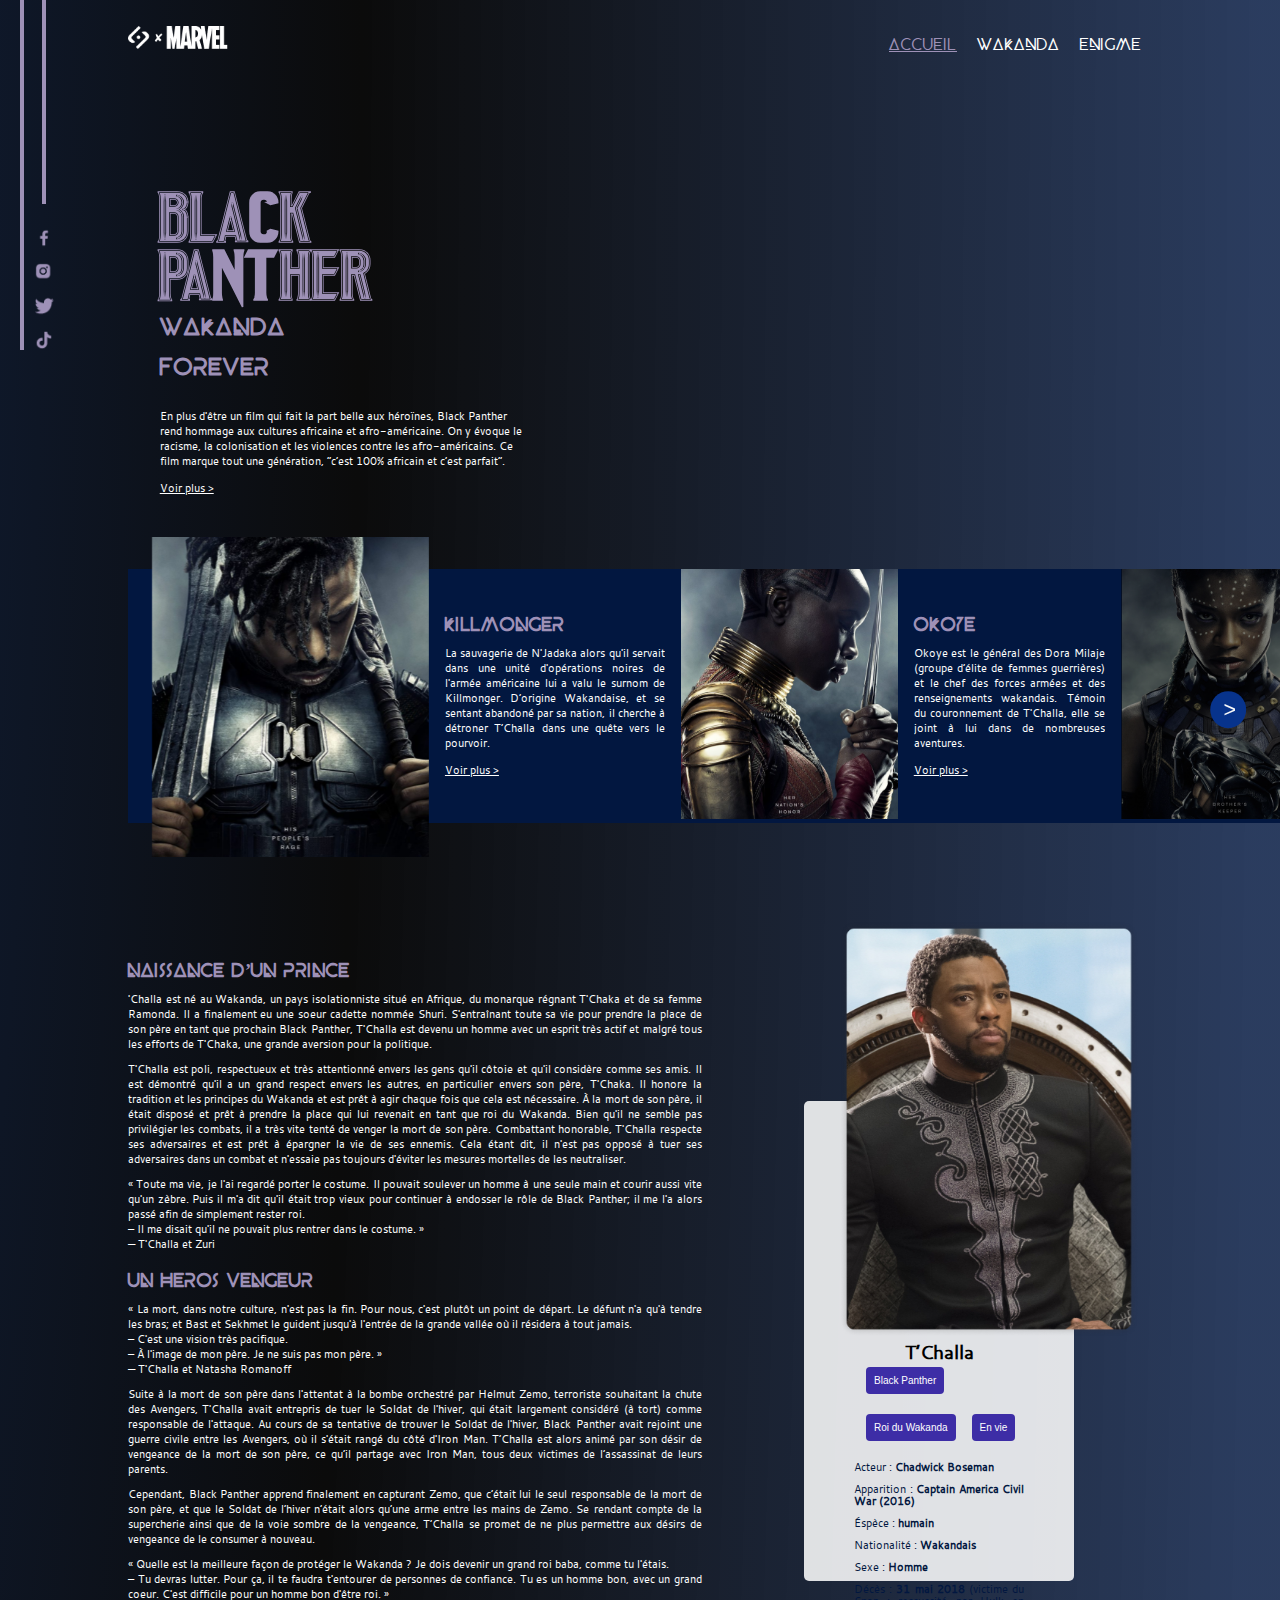
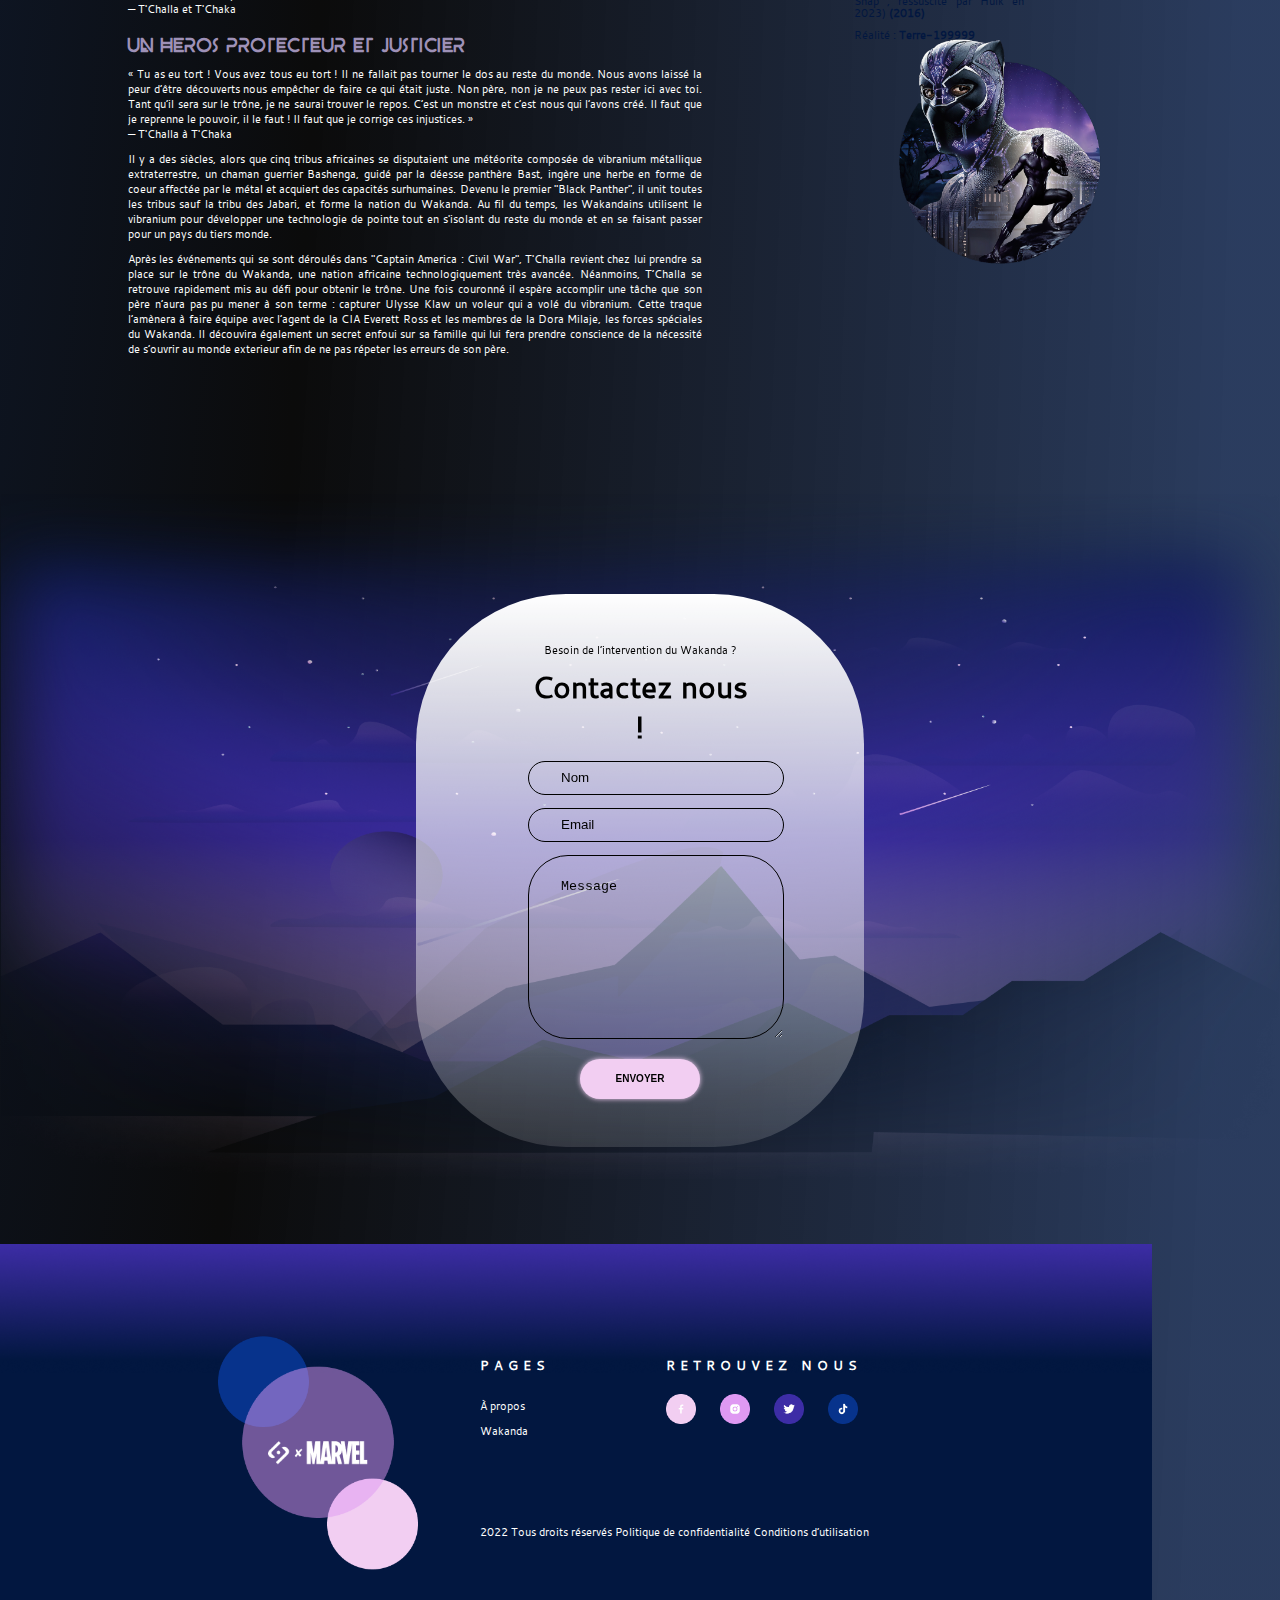
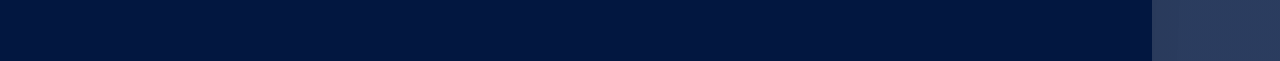
==== index.html @ b8744ff3 "Premier commit du projet" ====
<!DOCTYPE html>
<html lang="fr">
<head>
    <meta charset="UTF-8">
    <meta http-equiv="X-UA-Compatible" content="IE=edge">
    <meta name="viewport" content="width=device-width, initial-scale=1.0">
    <title>BLACK PANTHER | Home</title>
    <link rel="stylesheet" href="assets/style.css">
</head>
<body>
    <header>
        <nav>
            <div class="nav-logo">
                <a href="#"><img src="assets/Illustrations_Logo/All_pages/footer2.png" alt="Logo de SAYNA et celui de MARVEL"></a>
            </div>
            <div class="nav-links">
                <ul>
                    <li> <a href="#" class="active">ACCUEIL</a> </li>
                    <li> <a href="assets/wakanda.html">WAKANDA</a> </li>
                    <li> <a href="assets/enigme.html">ENIGME</a> </li>
                </ul>
            </div>
        </nav>
    </header>

    

    <!-- Les icons static sur le coté -->
    <div class="statics">
        <hr id="hr1">
        <div class="icons-statics">
            <hr id="hr2">
            <a href="http://www.marvel-cineverse.fr/pages/mcu/encyclopedie/personnages/black-panther.html" target="_blank"><img src="assets/Illustrations_Logo/All_pages/icon_facebook.png" alt="logo Facebook"></a>
            <a href="http://www.marvel-cineverse.fr/pages/mcu/encyclopedie/personnages/black-panther.html" target="_blank"><img src="assets/Illustrations_Logo/All_pages/icon_instagram.png" alt="logo Instagram"></a>
            <a href="http://www.marvel-cineverse.fr/pages/mcu/encyclopedie/personnages/black-panther.html" target="_blank"><img src="assets/Illustrations_Logo/All_pages/icon_twitter.png" alt="logo Tweeter"></a>
            <a href="http://www.marvel-cineverse.fr/pages/mcu/encyclopedie/personnages/black-panther.html" target="_blank"><img src="assets/Illustrations_Logo/All_pages/icon_tiktok.png" alt="logo Tiktok"></a>
        </div>
    </div>
    <main>
        <section class="hero-accueil">
            <div class="div-hero">
                <h1>BLACK PANTHER</h1>
                <h2>WAKANDA FOREVER</h2>
                <div id="hero-accueil-text">
                    <P>En plus d'être un film qui fait la part belle aux héroïnes, Black Panther rend
                        hommage aux cultures africaine et afro-américaine. On y évoque le
                        racisme, la colonisation et les violences contre les afro-américains.
                        Ce film marque tout une génération, “c’est 100% africain et c’est parfait”.
                    </P>
                </div>
                <a href="#">Voir plus ></a>
            </div>
        </section>

        <!-- Section des photos en mode Slider -->
        <section class="slider">
            <div id="killmonger">
                <img src="assets/Illustrations_Logo/Accueil/Pantherhome2.png" alt="Photo de KillMonger">
            </div>

            <div class="slider-text">
                <h3>KILLMONGER</h3>
                <p>La sauvagerie de N'Jadaka alors qu'il servait dans une
                    unité d'opérations noires de l'armée américaine lui a
                    valu le surnom de Killmonger. D’origine Wakandaise,
                    et se sentant abandoné par sa nation, il cherche à
                    détroner T’Challa dans une quête vers le pourvoir.
                </p>
                <a href="#">Voir plus ></a>
            </div>

            <div>
                <img class="slider-img" src="assets/Illustrations_Logo/Accueil/Pantherhome3.png" alt="Photo d'Okoye">
            </div>

            <div class="slider-text">
                <h3>OKOYE</h3>
                <p>Okoye est le général des Dora Milaje (groupe d’élite
                    de femmes guerrières) et le chef des forces armées et
                    des renseignements wakandais. Témoin du
                    couronnement de T'Challa, elle se joint à lui dans de
                    nombreuses aventures.
                </p>
                <a href="#">Voir plus ></a>
            </div>

            <div>
                <img class="slider-img" src="assets/Illustrations_Logo/Accueil/Pantherhome4.png" alt="Photo de Zuri">
                <img id="fleche" src="assets/Illustrations_Logo/Accueil/fleche.svg" alt="Petite flèche">
            </div>

        </section>

        <section class="bio">
            <div class="bio-gauche">
                <article>
                    <h3>Naissance d’un prince</h3>
                    <p>'Challa est né au Wakanda, un pays isolationniste situé en Afrique, du monarque régnant T'Chaka et de sa femme
                        Ramonda. Il a finalement eu une soeur cadette nommée Shuri. S'entraînant toute sa vie pour prendre la place de son père
                        en tant que prochain Black Panther, T'Challa est devenu un homme avec un esprit très actif et malgré tous les efforts de
                        T'Chaka, une grande aversion pour la politique.
                    </p>
                    <p>
                        T'Challa est poli, respectueux et très attentionné envers les gens qu'il côtoie et qu'il considère comme ses amis. Il est
                        démontré qu'il a un grand respect envers les autres, en particulier envers son père, T'Chaka. Il honore la tradition et les
                        principes du Wakanda et est prêt à agir chaque fois que cela est nécessaire. À la mort de son père, il était disposé et prêt à
                        prendre la place qui lui revenait en tant que roi du Wakanda. Bien qu'il ne semble pas privilégier les combats, il a très vite
                        tenté de venger la mort de son père. Combattant honorable, T'Challa respecte ses adversaires et est prêt à épargner la vie
                        de ses ennemis. Cela étant dit, il n'est pas opposé à tuer ses adversaires dans un combat et n'essaie pas toujours d'éviter les
                        mesures mortelles de les neutraliser.
                    </p>
                    <p>
                        « Toute ma vie, je l'ai regardé porter le costume. Il pouvait soulever un homme à une seule main et courir aussi vite
                        qu'un zèbre. Puis il m'a dit qu'il était trop vieux pour continuer à endosser le rôle de Black Panther; il me l'a alors
                        passé afin de simplement rester roi.
                    
                        <br>
                        – Il me disait qu'il ne pouvait plus rentrer dans le costume. »
                        <br>
                        — T'Challa et Zuri
                    </p>
                    <h3>Un heros vengeur</h3>
                    <p>« La mort, dans notre culture, n'est pas la fin. Pour nous, c'est plutôt un point de départ. Le défunt n'a qu'à tendre les
                        bras; et Bast et Sekhmet le guident jusqu'à l'entrée de la grande vallée où il résidera à tout jamais.
                        <br>
                        – C'est une vision très pacifique.
                        <br>
                        – À l'image de mon père. Je ne suis pas mon père. »
                        <br>
                        — T'Challa et Natasha Romanoff
                    </p>
                    <p>
                        Suite à la mort de son père dans l'attentat à la bombe orchestré par Helmut Zemo, terroriste souhaitant la chute des
                        Avengers, T'Challa avait entrepris de tuer le Soldat de l'hiver, qui était largement considéré (à tort) comme responsable de
                        l'attaque. Au cours de sa tentative de trouver le Soldat de l'hiver, Black Panther avait rejoint une guerre civile entre les
                        Avengers, où il s'était rangé du côté d'Iron Man. T’Challa est alors animé par son désir de vengeance de la mort de son père,
                        ce qu’il partage avec Iron Man, tous deux victimes de l’assassinat de leurs parents.
                    </p>
                    <p>
                        Cependant, Black Panther apprend finalement en capturant Zemo, que c’était lui le seul responsable de la mort de son
                        père, et que le Soldat de l’hiver n’était alors qu’une arme entre les mains de Zemo. Se rendant compte de la supercherie
                        ainsi que de la voie sombre de la vengeance, T’Challa se promet de ne plus permettre aux désirs de vengeance de le
                        consumer à nouveau.
                    </p>
                    <p>
                        « Quelle est la meilleure façon de protéger le Wakanda ? Je dois devenir un grand roi baba, comme tu l'étais.
                        <br>
                        – Tu devras lutter. Pour ça, il te faudra t'entourer de personnes de confiance. Tu es un homme bon, avec un grand
                        coeur. C'est difficile pour un homme bon d'être roi. »
                        <br>
                        — T'Challa et T'Chaka
                    </p>
                    <h3>Un heros PROTECTEUR ET JUSTICIER</h3>
                    <p>« Tu as eu tort ! Vous avez tous eu tort ! Il ne fallait pas tourner le dos au reste du monde. Nous avons laissé la peur
                        d’être découverts nous empêcher de faire ce qui était juste. Non père, non je ne peux pas rester ici avec toi. Tant qu’il
                        sera sur le trône, je ne saurai trouver le repos. C’est un monstre et c’est nous qui l’avons créé. Il faut que je reprenne
                        le pouvoir, il le faut ! Il faut que je corrige ces injustices. »
                        <br>
                        — T'Challa à T'Chaka
                    </p>
                    <p>
                        Il y a des siècles, alors que cinq tribus africaines se disputaient une météorite composée de vibranium métallique
                        extraterrestre, un chaman guerrier Bashenga, guidé par la déesse panthère Bast, ingère une herbe en forme de coeur
                        affectée par le métal et acquiert des capacités surhumaines. Devenu le premier "Black Panther", il unit toutes les tribus sauf
                        la tribu des Jabari, et forme la nation du Wakanda. Au fil du temps, les Wakandains utilisent le vibranium pour développer
                        une technologie de pointe tout en s'isolant du reste du monde et en se faisant passer pour un pays du tiers monde.
                    </p>
                    <p>
                        Après les événements qui se sont déroulés dans "Captain America : Civil War", T'Challa revient chez lui prendre sa place sur
                        le trône du Wakanda, une nation africaine technologiquement très avancée. Néanmoins, T’Challa se retrouve rapidement
                        mis au défi pour obtenir le trône. Une fois couronné il espère accomplir une tâche que son père n’aura pas pu mener à son
                        terme : capturer Ulysse Klaw un voleur qui a volé du vibranium. Cette traque l’amènera à faire équipe avec l’agent de la CIA
                        Everett Ross et les membres de la Dora Milaje, les forces spéciales du Wakanda. Il découvira également un secret enfoui
                        sur sa famille qui lui fera prendre conscience de la nécessité de s’ouvrir au monde exterieur afin de ne pas répeter les
                        erreurs de son père.
                    </p>

                </article>
            </div>
            <div class="bio-droite">
                <div>
                    <img id="bio-photo1" src="assets/Illustrations_Logo/Accueil/Pantherhome5.png" alt="Photo de T’Challa">
                    <label>T’Challa</label>
                    <button>Black Panther</button>
                    <button>Roi du Wakanda</button>
                    <button>En vie</button>
                    <p>Acteur : <span>Chadwick Boseman</span> </p>
                    <p>Apparition : <span>Captain America Civil War (2016)</span> </p>
                    <p>Éspèce : <span>humain</span> </p>
                    <p>Nationalité : <span>Wakandais</span> </p>
                    <p>Sexe : <span>Homme</span> </p>
                    <p>Décès : <span> 31 mai 2018</span> (victime du Snap ; ressuscité par Hulk
                        en 2023) <span>(2016)</span> 
                    </p>
                    <p>Réalité : <span>Terre-199999</span> </p>
                </div>
                <img id="bio-photo2" src="assets/Illustrations_Logo/Accueil/Pantherhome6.png" alt="Photo du Black Panther">
            </div>
        </section>

        <section class="contact">
            <form action="#">
                <p>Besoin de l’intervention du Wakanda ?</p>
                <p>Contactez nous !</p>
                <input type="text" placeholder="Nom">
                <input type="email" placeholder="Email">
                <textarea name="message" id="message" rows="5" placeholder="Message"></textarea>
                <button>ENVOYER</button>
            </form>
        </section>
    </main>
    
    <footer>
        <div class="card-footer">
            <div class="footer-image">
                <img id="bulle-footer" src="assets/Illustrations_Logo/All_pages/footer1.png" alt="Image stylé">
                <a href="#"><img id="logo-footer" src="assets/Illustrations_Logo/All_pages/footer2.png" alt="Logo de SAYNA et celui MARVEL"></a>
            </div>
            <div class="footer-links">
                <p>PAGES</p>
                <ul>
                    <li><a href="assets/enigme.html">À propos</a></li>
                    <li><a href="assets/wakanda.html">Wakanda</a></li>
                </ul>
            </div>
            <div class="footer-socials">
                <p>RETROUVEZ NOUS</p>
                <a href="http://www.marvel-cineverse.fr/pages/mcu/encyclopedie/personnages/black-panther.html" target="_blank"><img src="assets/Illustrations_Logo/All_pages/footer3.png" alt="logo Facebook"></a>
                <a href="http://www.marvel-cineverse.fr/pages/mcu/encyclopedie/personnages/black-panther.html" target="_blank"><img src="assets/Illustrations_Logo/All_pages/footer4.png" alt="logo Instagram"></a>
                <a href="http://www.marvel-cineverse.fr/pages/mcu/encyclopedie/personnages/black-panther.html" target="_blank"><img src="assets/Illustrations_Logo/All_pages/footer5.png" alt="logo Tweeter"></a>
                <a href="http://www.marvel-cineverse.fr/pages/mcu/encyclopedie/personnages/black-panther.html" target="_blank"><img src="assets/Illustrations_Logo/All_pages/footer6.png" alt="logo Tiktok"></a>
            </div>
            <div class="footer-text">
                <p>2022 Tous droits réservés Politique de confidentialité Conditions d’utilisation</p>
            </div>
        </div>
    </footer>

</body>
</html>
---- assets/style.css ----
*{
    margin: 0;
    padding: 0;
    box-sizing: border-box;
}

/* Annimation venant de la droite pour tous les éléments */
html {
    animation: body 2s ease-out forwards;
}

html {
    animation: html 2s ease-out;
}

@keyframes html {
    from {
      opacity: 0;
      transform: translateX(-100%);
    }
    to {
      opacity: 1;
      transform: translateX(0%);
    }
}

/* Les fonts */
@font-face {
    font-family: 'beyno';
    src: url('fonts/beyno/');
    src: url('fonts/beyno/?#iefix') format('embedded-opentype'),
         url('fonts/beyno/beyno-webfont.woff2') format('woff2'),
         url('fonts/beyno/beyno-webfont.woff') format('woff'),
         url('fonts/beyno/beyno-webfont.ttf') format('truetype'),
         url('fonts/beyno/beyno-webfont.svg#beynoregular') format('svg');
    font-weight: normal;
    font-style: normal;

}

@font-face {
    font-family: 'panthera';
    src: url('fonts/black-panther/');
    src: url('fonts/black-panther/?#iefix') format('embedded-opentype'),
         url('fonts/black-panther/pantheraregular-mvz9j-webfont.woff2') format('woff2'),
         url('fonts/black-panther/pantheraregular-mvz9j-webfont.woff') format('woff'),
         url('fonts/black-panther/pantheraregular-mvz9j-webfont.ttf') format('truetype'),
         url('fonts/black-panther/pantheraregular-mvz9j-webfont.svg#pantheraregular') format('svg');
    font-weight: normal;
    font-style: normal;

}

@font-face {
    font-family: 'cantarell';
    src: url('fonts/cantarell/');
    src: url('fonts/cantarell/?#iefix') format('embedded-opentype'),
         url('fonts/cantarell/cantarell-regular-webfont.woff2') format('woff2'),
         url('fonts/cantarell/cantarell-regular-webfont.woff') format('woff'),
         url('fonts/cantarell/cantarell-regular-webfont.ttf') format('truetype'),
         url('fonts/cantarell/cantarell-regular-webfont.svg#cantarellregular') format('svg');
    font-weight: normal;
    font-style: normal;

}

@font-face {
    font-family: 'wakanda_forever';
    src: url('fonts/wakanda_forever/');
    src: url('fonts/wakanda_forever/?#iefix') format('embedded-opentype'),
         url('fonts/wakanda_forever/wakandaforever-regular-webfont.woff2') format('woff2'),
         url('fonts/wakanda_forever/wakandaforever-regular-webfont.woff') format('woff'),
         url('fonts/wakanda_forever/wakandaforever-regular-webfont.ttf') format('truetype'),
         url('fonts/wakanda_forever/wakandaforever-regular-webfont.svg#wakanda_foreverregular') format('svg');
    font-weight: normal;
    font-style: normal;

}

:root {
    --rose1: #F2CEF2;
    --viollet1: #9E91B7;
    --rose2: #DF99F2;
    --viollet2: #3D2DA6;
    --bleue: #07338C;
    --bleue2: #021740;
}

h1 {
    font-family: "panthera";
    font-size: 50px;
    color: var(--viollet1);
    top: 0;
}

h2 {
    font-family: "beyno";
    color: var(--viollet1);
    line-height: 40px;
    margin-bottom: 20px;
}

h3 {
    font-family: "beyno";
    color: var(--viollet1);
    line-height: 40px;
}

p {
    font-family: "cantarell";
    font-size: 0.7em;
    color: #FFFFFF;
    margin-bottom: 10px;
}

nav{
    width: 80%;
    display: flex;
    justify-content: space-between;
    margin: 2% auto;
}

nav .nav-logo img{
    width: 100px;
    height: auto;
    margin: 0 auto;
    cursor: pointer;
    transition: all 0.3s ease-in-out;
}

/* Pour que les logos passe en viollet au passage de la souris */
.nav-logo img:hover {
    filter: invert(70%) sepia(20%) saturate(5) hue-rotate(270deg);
}

nav ul{
    list-style: none;
    display: flex;
    justify-content: space-around;
}

nav ul li{
    margin: 10px;
    color: white;
}

.nav-links a, .nav-links a:visited{
    font-family: "beyno";
    text-decoration: none;
    color: white;
}

.nav-links a:hover {
    text-decoration: underline;
}

.nav-links ul li .active{
    text-decoration: underline;
    color: var(--viollet1);
}

/* Mettre le même background à toutes les pages */
body{
    background: radial-gradient(126.67% 350.28% at -21.35% 0%,#11213F 0%, #0B0B0B 39.1%, rgba(2, 23, 64, 0.837641) 94.57%);
    overflow-x: hidden;
}

/* Les icons statiques sur le côté */
.statics {
    position: sticky;
    top: 0px;
    margin-top: -150px;
    margin-left: 20px;
    writing-mode: vertical-lr;
    overflow: hidden;
    height: 350px;
    cursor: pointer;
}

.icons-statics{
    margin-top: 10px;
    margin-left: 10px;
    height: 340px;
    text-align: end;
}

.icons-statics img{
    width: 20px;
    margin-top: 10px;
    transition: all 0.3s ease-in-out;
}

/* Annimation sur les icons */
.icons-statics img:hover{
    filter: invert(0%) sepia(100%) saturate(0);
}

#hr1 {
    border: 2px solid var(--viollet1);
}

#hr2 {
    color: var(--viollet1);
    border: 2px solid var(--viollet1);
    margin-top: -10px;
    margin-left: 8px;
    float: left;
    height: 60%;
}

/* Les class hero dans les différentes pages */

/* Dans la page d'accueil */
.hero-accueil {
    background-image: url("illustrations_logo/Accueil/Pantherhome1..png");
    background-position: top right;
    background-size: contain;
    background-repeat: no-repeat;
    width: 96%;
    height: 500px;
    margin-top: -220px;
}

#hero-accueil-text {
    width: 23em;
}

.hero-accueil a,.slider a, .hero-wakanda a{
    color: #ffffff;
    font-size: 0.7em;
    font-family: "cantarell";
}

/* Dans Wakanda */
.hero-wakanda {
    width: 100%;
    height: 800px;
    background-image: url("illustrations_logo/Wakanda/Pantherwakanda1.png");
    background-position: top;
    background-size: cover;
    background-repeat: no-repeat;
    margin-top: -4em;
}

.hero-wakanda .div-hero {
    width: 30%;
    text-align: justify;
    margin-left: -1em;
}

.hero-wakanda h1{
    font-family: "beyno";
    color: var(--viollet1);
    line-height: 40px;
    font-size: 40px;
    letter-spacing: 4px;
    width: 500px;
    margin-top: 150px;
}

.hero-wakanda h2 {
    font-family: "wakanda_forever";
    letter-spacing: 10px;
}

/* Dans Enigme */
.hero-enigme {
    width: 90%;
    background-image: url("illustrations_logo/Enigme/Pantherenigme1.png");
    background-position: top left;
    background-size: contain;
    background-repeat: no-repeat;
    height: 800px;
    margin-top: -10em;
}

.div-hero {
    width: 30%;
    height: auto;
    color: white;
    padding-left: 13%;
    padding-top: 10%;
}

.div-hero-enigme {
    float: right;
    width: 35%;
    height: auto;
    color: white;
    padding-top: 25%;
    margin-right: 5em;
}

.div-hero-enigme h1{
    font-family: "beyno";
    color: var(--viollet1);
    line-height: 40px;
    font-size: 40px;
    margin-bottom: 20px;
    letter-spacing: 4px;
    text-align: justify;
    padding: 5px;
}

.hero-text-enigme {
    margin-top: 40px;
    width: 30%;
    text-align: justify;    
    margin-top: 200px;
    margin-left: 300px;
}

.hero-text-enigme p{
    margin-top: 20px;
}

.hero-text-enigme, .div-hero-enigme #hero-img1 {    
    position: absolute;
    top: 50%;
    left: 50%;
    transform: translate(-50%, -50%);
}

.div-hero-enigme #hero-img1 {
    width: 600px;
}

.div-hero-enigme #hero-img2 {
    width: 700px;
    position: absolute;
    margin-top: 100px;
}

/* Les sections dans Accueil*/
.slider {
    width: 90%;
    display: flex;
    margin-left: 10%;
    background-color: var(--bleue2);
}

.slider-text{
    margin-top: 20px;
    padding: 1em;
}

.slider-text p{
    text-align: justify;
    height: auto;
    overflow: auto;
}


#killmonger{
    position: relative;
    margin-bottom: -70px;
    align-items: center;
}

#killmonger img{
    width: auto;   
    height: 20em;
    margin-top: -2em;
    margin-left: 1.5em;
}

.slider-img{
    width: auto;
    height: 250px;
}

/* La petite flèche pour le slider */
#fleche {
    width: 200px;
    position: absolute;
    right: -80px;
    top: 570px;
    cursor: pointer;
}

.bio {
    display: grid;
    width: 80%;
    margin: 10% auto;
    grid-template-columns: 2fr 1fr;
    gap: 10%;
}

.bio-gauche{
    text-align: justify;
}

.bio-droite div{
    background-color: rgba(255, 255, 255, 0.863);
    font-family: "cantarell";
    border-radius: 5px;
    text-align: justify;
    width: 270px;
    height: 480px;
    padding: 50px;
    margin-top: 150px;
}

.bio-droite label{
    display: block;
    font-size: 1.2em;
    font-weight: bold;
    text-align: center;
    line-height: 30px;
}

#bio-photo1 {
    width: 300px;
    height: auto;
    float: inline-start;
    position: relative;
    margin-top: -230px;
    left: -15px;
}

.bio-droite p{
    color: var(--bleue2);
    line-height: 12px;
}

.bio-droite span{
    font-weight: bold;
}

.bio-droite button{
    display: inline-flex;
    margin-left: 1.2em;
    font-size: 10px;
    padding: 8px;
    margin-bottom: 20px;
    color: white;
    background-color: var(--viollet2);
    border-radius: 4px;
    border: none;
    cursor: pointer;
}

#bio-photo2 {
    width: 300px;
    height: auto;
    margin: 2em 0em 0em 3em;
}

/* La section contact */
.contact {
    height: 750px;
    background-image: url('Illustrations_Logo/Accueil/Pantherhome7.png');
    background-position: top;
    background-size: contain;
    background-repeat: no-repeat;
}

.contact form{
    width: 35%;
    height: auto;
    padding: 3em 7em 3em 7em;
    margin: 0 auto;
    display: block;
    justify-content: center;
    background: linear-gradient(to bottom, white, rgba(255, 255, 255, 0.137));
    border-radius: 150px;
    position: relative;
    top: 100px;
}

.contact form p{
    color: black;
    text-align: center;
}
.contact form p+p{
    font-size: 30px;
    font-weight: bold;
}

.contact form input,.contact form textarea {
    background: transparent;
    color: black;
}

.contact form input,.contact form button,.contact form textarea{
    display: block;
    line-height: 30px;
    margin: 0 auto;
}

.contact form input {
    height: 10px;
}

.contact form input::placeholder,.contact form textarea::placeholder {
    color: black;
}

.contact form input,textarea{
    width: 20vw;
    margin-top: 1em;
    margin-bottom: 1em;
    border-radius: 40px;
    padding: 1rem;
    padding-left: 2rem;
    border: 1px solid black;
}

.contact form button{
    border-radius: 50px;
    margin-top: 20px;
    padding: 5px;
    width: 120px;
    background-color: var(--rose1);
    border: none;
    font-size: 10px;
    font-weight: bold;
    box-shadow: 0 0 5px var(--rose1);
    transition: box-shadow 0.3s ease;
}

.contact form button:hover{
    box-shadow: 0 0 20px var(--rose1);

}
/* La fin des sections dans Accueil */

/* Les sections dans Wakanda */
.doc {
    width: 80%;
    display: grid;
    grid-template-columns: 45% 45%;
    gap: 10%;
    margin: 0 auto;
    text-align: justify;
    background: url('Illustrations_Logo/Wakanda/Pantherwakanda2-mod.png');
    background-size: contain;
    background-repeat: no-repeat;
    background-position: top;
}

.doc iframe{
    margin-top: 20px;
    margin-bottom: 20px;
}

.doc div {
    padding-top: 50px;
    padding-bottom: 50px;
}

.doc div img {
    margin-top: 1em;
    width: 100%;
}

/* La fin des section dans Wakanda */

/* Les sections dans Enigme */

#text-enigme {
    width: 70%;
    margin: 5% auto;
    display: grid;
    grid-template-areas: 
        "text text"
        "alpha paragraphe";
    gap: 1em;
    margin-bottom: 100px;
}

#text-enigme h3{
    grid-area: text;
    font-family: "wakanda_forever";
    letter-spacing: 7px;
    line-height: 30px;
    margin-bottom: 2em;
}

#text-enigme p .car {
    font-family: "wakanda_forever";
}

#form {
    margin-top: 150px;
}

#text-enigme input {
    width: 75%;
    padding: 7px 7px 7px 25px;
    margin-bottom: 50px;
    border-radius: 50px;
    background-color: transparent;
    border: 1px solid var(--rose1);
    color: var(--rose1);
}

#text-enigme input::placeholder {
    font-size: 11px;
    color: var(--rose1);
}

#text-enigme #div-btn{
    width: 75%;
    text-align: center;
}

#text-enigme button{
    width: 120px;
    padding: 9px;
    border-radius: 50px;
    background-color: var(--rose1);
    font-size: 11px;
    font-weight: bold;
    transition: box-shadow 0.3s ease;
    border: none;
}

#text-enigme button:hover{
    box-shadow: 0 0 20px var(--rose1);
}

.question {
    grid-area: paragraphe;
    width: 30vw;
    text-align: center;
    margin-top: 5em;
    margin-left: 5em;
}

.question div, .question div img {
    position: absolute;
    top: 50%;
    left: 50%;
    transform: translate(-50%, -50%);
} 

.question div p {
    width: 100%;
}

.question div {
    position: relative;
    z-index: 1;
    margin-top: -100px;
}

.question div img {
    width: 550px;
    margin-left: 15px;
}

.enigme-droite{
    grid-area: alpha;
}

/* Fin des sections dans Enigme */

/* Le footer */
footer {
    width: 90%;
    padding: 7em;
    background-image: url('Illustrations_Logo/All_pages/back_footer.png');
    background-position: center;
    background-size: cover;
    background-repeat: no-repeat;
}

.footer-image #bulle-footer, .footer-image #logo-footer{
    position: absolute;
    top: 50%;
    left: 50%;
    transform: translate(-50%, -50%);
}

.footer-image #bulle-footer {
    width: 200px;
}

.footer-image #logo-footer {
    width: 100px;
    position: relative;
    z-index: 1;
}

.card-footer {
    width: 95%;
    display: grid;
    grid-template-areas:
          ". . footer-image footer-links footer-socials"
          ". . footer-image footer-text footer-text";
}

.footer-image {
    grid-area: footer-image; 
    position: relative;
    margin-right: 5em;
    transition: all 0.5s ease-out; /* Animation de 0,5s avec un effet de transition doux */
}
  
.footer-image:hover {
    transform: scale(1.1);
}

.footer-links {
    grid-area: footer-links;
    color: white;
}

.footer-links p{
    font-weight: bold;
    font-size: 13px;
    letter-spacing: 5px;
    margin-bottom: 20px;
}

.footer-links ul{
    list-style: none;
    margin-top: 20px;
}

.footer-links ul li a{
    line-height: 25px;
    font-family: "cantarell";
    cursor: pointer;
    font-size: 11px;
    text-decoration: none;
    color: white;
}

.footer-socials {
    grid-area: footer-socials;
}

.footer-socials p {
    font-weight: bold;
    font-size: 13px;
    letter-spacing: 5px;
    margin-bottom: 20px;
}

.footer-socials img {
    width: 30px;
    margin-right: 20px;
    transition: all 0.5s ease-out; /* Animation de 0,5s avec un effet de transition doux */
}
  
.footer-socials img:hover {
    transform: scale(1.1);
}

.footer-text {
    margin-top: 80px;
    grid-area: footer-text;
}

/* La responsivité  */

/* Pour la page d'acceuil */
@media screen and (max-width: 1000px) {
    .slider-text {margin-top: 0;}
    #killmonger img {margin-top: 0;}
    /* Pour que le texte ne passe pas à la ligne */
    .div-hero a{white-space: nowrap;}
    .bio {display: block; margin: 0 auto;}
    .bio-gauche {margin-bottom: 30%;}
    .bio-droite div{margin: 0 auto}
    #bio-photo2 {margin-left: 20vw;}
}

@media screen and (max-width: 800px) {
    .bio p{font-size: 19px;}
    .hero-accueil {margin-bottom: 10%;}
    .bio {display: block; margin: 0 auto;}
    .bio-gauche {margin-bottom: 15em;}
    .bio-droite p {line-height: 1em;}
    .contact form {width: 90%; padding: 2em;}
    /* Pour tous les footer */
    footer {width: 100%; padding: 1em 0; margin: 0 auto;}
    .card-footer {
        width: 90%;
        margin: 2em auto;
        display: grid;
        grid-template-areas: 
            "footer-image footer-links"
            "footer-image footer-socials"
            "footer-text footer-text";
        gap: 10px;
    }
    .footer-image { padding: 3em;}
    .footer-image #bulle-footer {width: 150px;}
    .footer-image #logo-footer {width: 70px;}
    .footer-text p{ text-align: center;}
}


@media screen and (max-width: 400px) {
    .nav-logo img{visibility: hidden; position: absolute;}
    .statics {margin-left: 10px;}
    .icons-statics {margin-left: 3px;}
    .hero-accueil {margin-bottom: 10%;}
    #hero-accueil-text p{font-size: 13px;}
    /* Pour éviter le découpage de mot */
    .div-hero a{width: 150%; white-space: nowrap;}
    #hr2 {margin-left: 5px;}
    section{padding: 0px 1em 0px 1em;}
    .bio p{font-size: 16px;}
    .div-hero img{visibility: hidden;}
    .hero-accueil {background-image: none;}
    .div-hero {background-image: none; width: 10%; height: auto;}
    #hero-accueil-text p{padding-right: 10em;}
    #fleche {top: 600px}
    .bio {display: block; margin: 0 auto;}
    .bio-gauche {margin-bottom: 15em;}
    .bio-droite div {width: 150px; height: 600px; margin: 50% auto;}
    .bio-droite div #bio-photo1 {width: 180px;}
    .bio-droite #bio-photo2 {padding: 0; margin: 0;}
    /* Pour tous les footer */
    .contact form {width: 40%; padding: 5em;}
    footer {width: 100%; padding: 1em 0 1em 0; margin: 0 auto;}
    .card-footer {width: 90%; margin: 3em auto; display: grid; grid-template-areas:
              "footer-image footer-links "
              "footer-image footer-socials"
              "footer-text footer-text"; gap: 10px;
    }
    .footer-image {margin-right: 0px;}
  }

  @media screen and (max-width: 300px) {
    .statics {margin-left: 5px;}
    #hr2 {margin-left: 5px;}
    #hero-accueil-text p {padding-right: 15em;}
    .bio-droite div {padding: 30px;}
    /* Pour tous les footer */
    .contact form {width: 40%; padding: 5em;}
    
    .footer-image {padding: 1em}
  }

  /* Dans la page Wakanda */
  @media screen and (max-width: 800px) {
    .hero-wakanda h1 {margin-top: 3em;}
    .hero-wakanda .div-hero {width: 50%;}
  } 
  
  @media screen and (max-width: 600px) {
    .hero-wakanda h1 {width: auto;}
    .hero-wakanda .div-hero {width: 60%;}
    .doc  {display: block;}
  }

  @media screen and (max-width: 400px) {
    .hero-wakanda h1 {width: auto;}
    .hero-wakanda .div-hero {width: 70%;}
    .doc  {display: block;}
  }

  /* Pour la page Enigme */

  @media screen and (max-width: 1000px) {
    .div-hero-enigme {display: block; float: none; margin: 0 auto;}
    .div-hero-enigme h1{text-align: center; margin: 0 auto; text-shadow: 1px 1px 1px  rgb(0, 0, 0);}
    .hero-text-enigme {margin: 20% 0 0 0;}
    .hero-text-enigme #hero-img2 {visibility: hidden;}
  }

  
  @media screen and (max-width: 700px) {
    .hero-text-enigme {margin-top: 20%; font-size: 13px; margin-bottom: 150%;}
    .div-hero-enigme h1 {margin-top: 150px; width: 170%; margin-bottom: 20%;}
    #form {margin-top: 2em;}
    #text-enigme { grid-template-areas:
                        "text text"
                        "alpha alpha" 
                        "paragraphe paragraphe";}
    .question {margin-top: 200px;}
    .question div{width: 150%; font-size: 17px;}
    }  
    
@media screen and (max-width: 400px) {
    .hero-enigme {background-image: none;}
    .div-hero-enigme div{width: 90%;}
    #form {margin-top: 2em;}
    #text-enigme { grid-template-areas:
                        "text text"
                        "alpha alpha" 
                        "paragraphe paragraphe";}
                        
    .text-enigme {margin-top: 90%;}
    .question {margin-top: 250px;}
    .question div{width: 150%; font-size: 17px;}
}
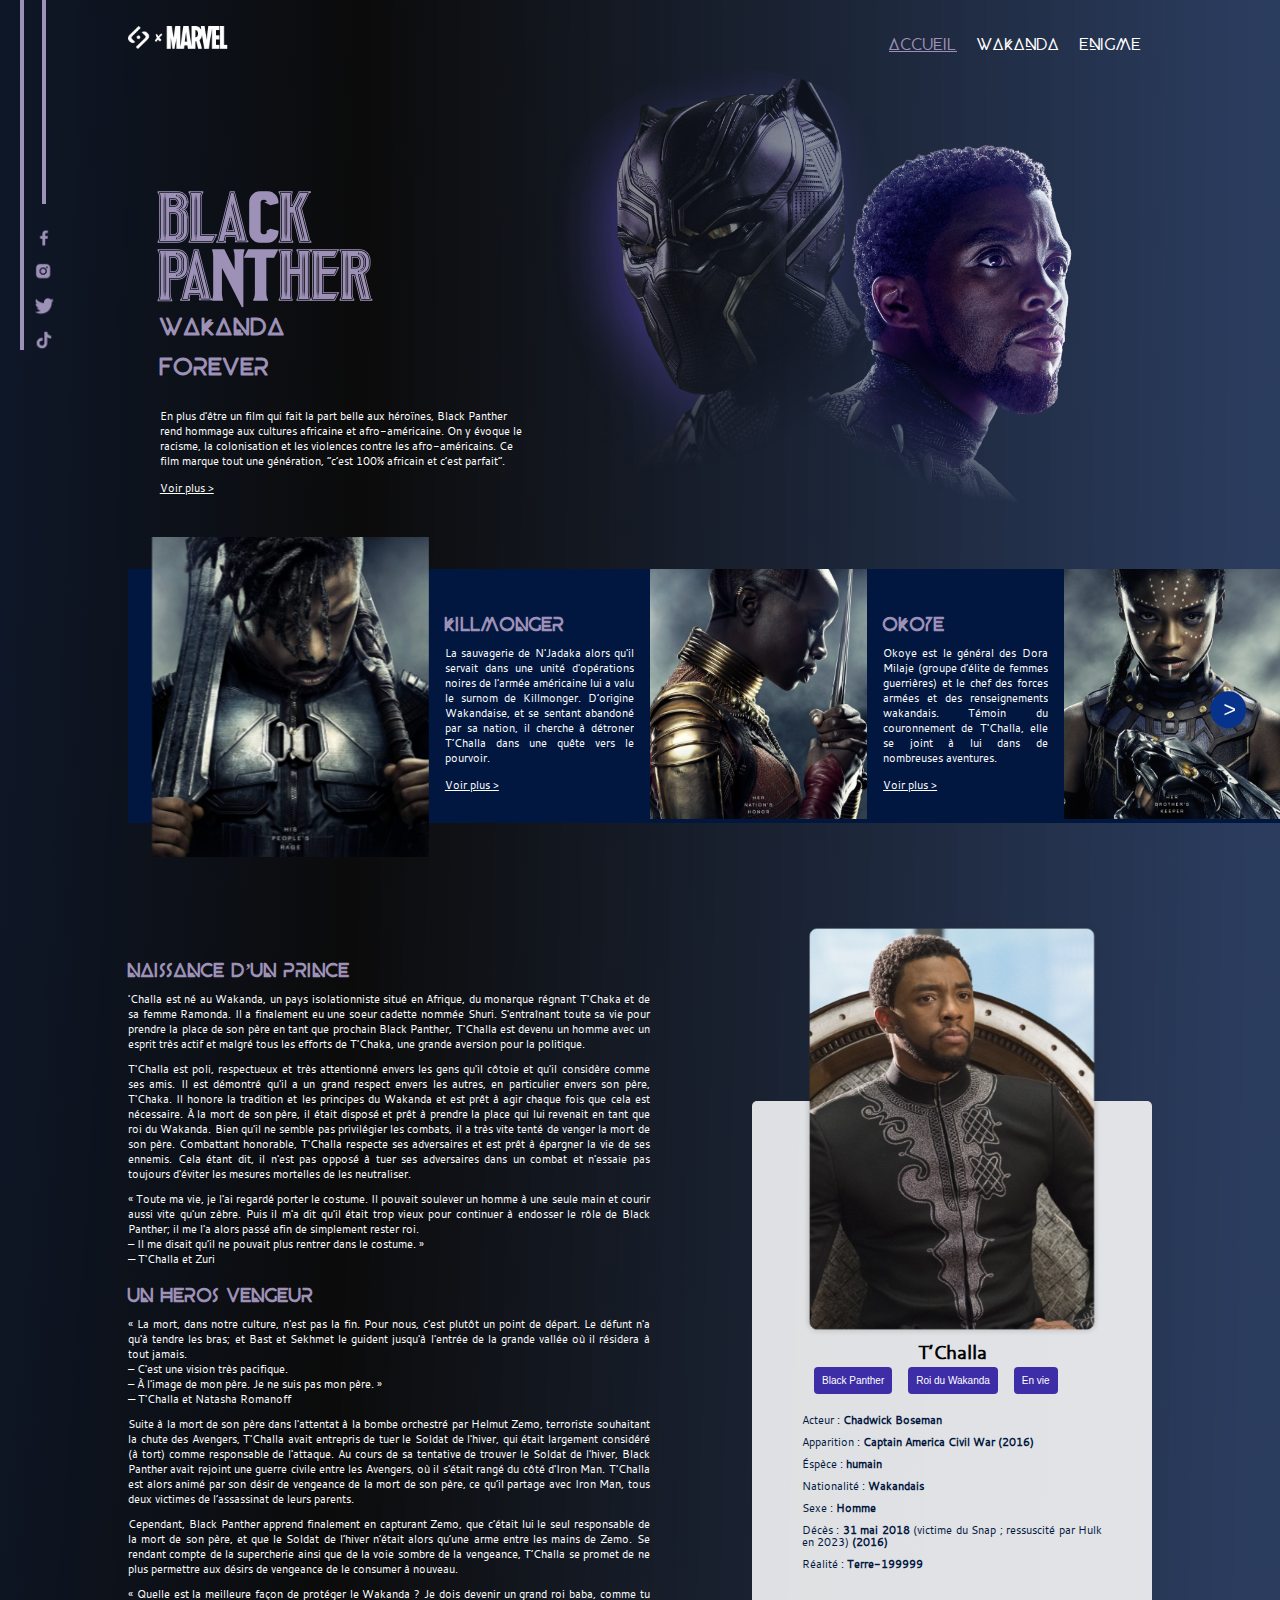
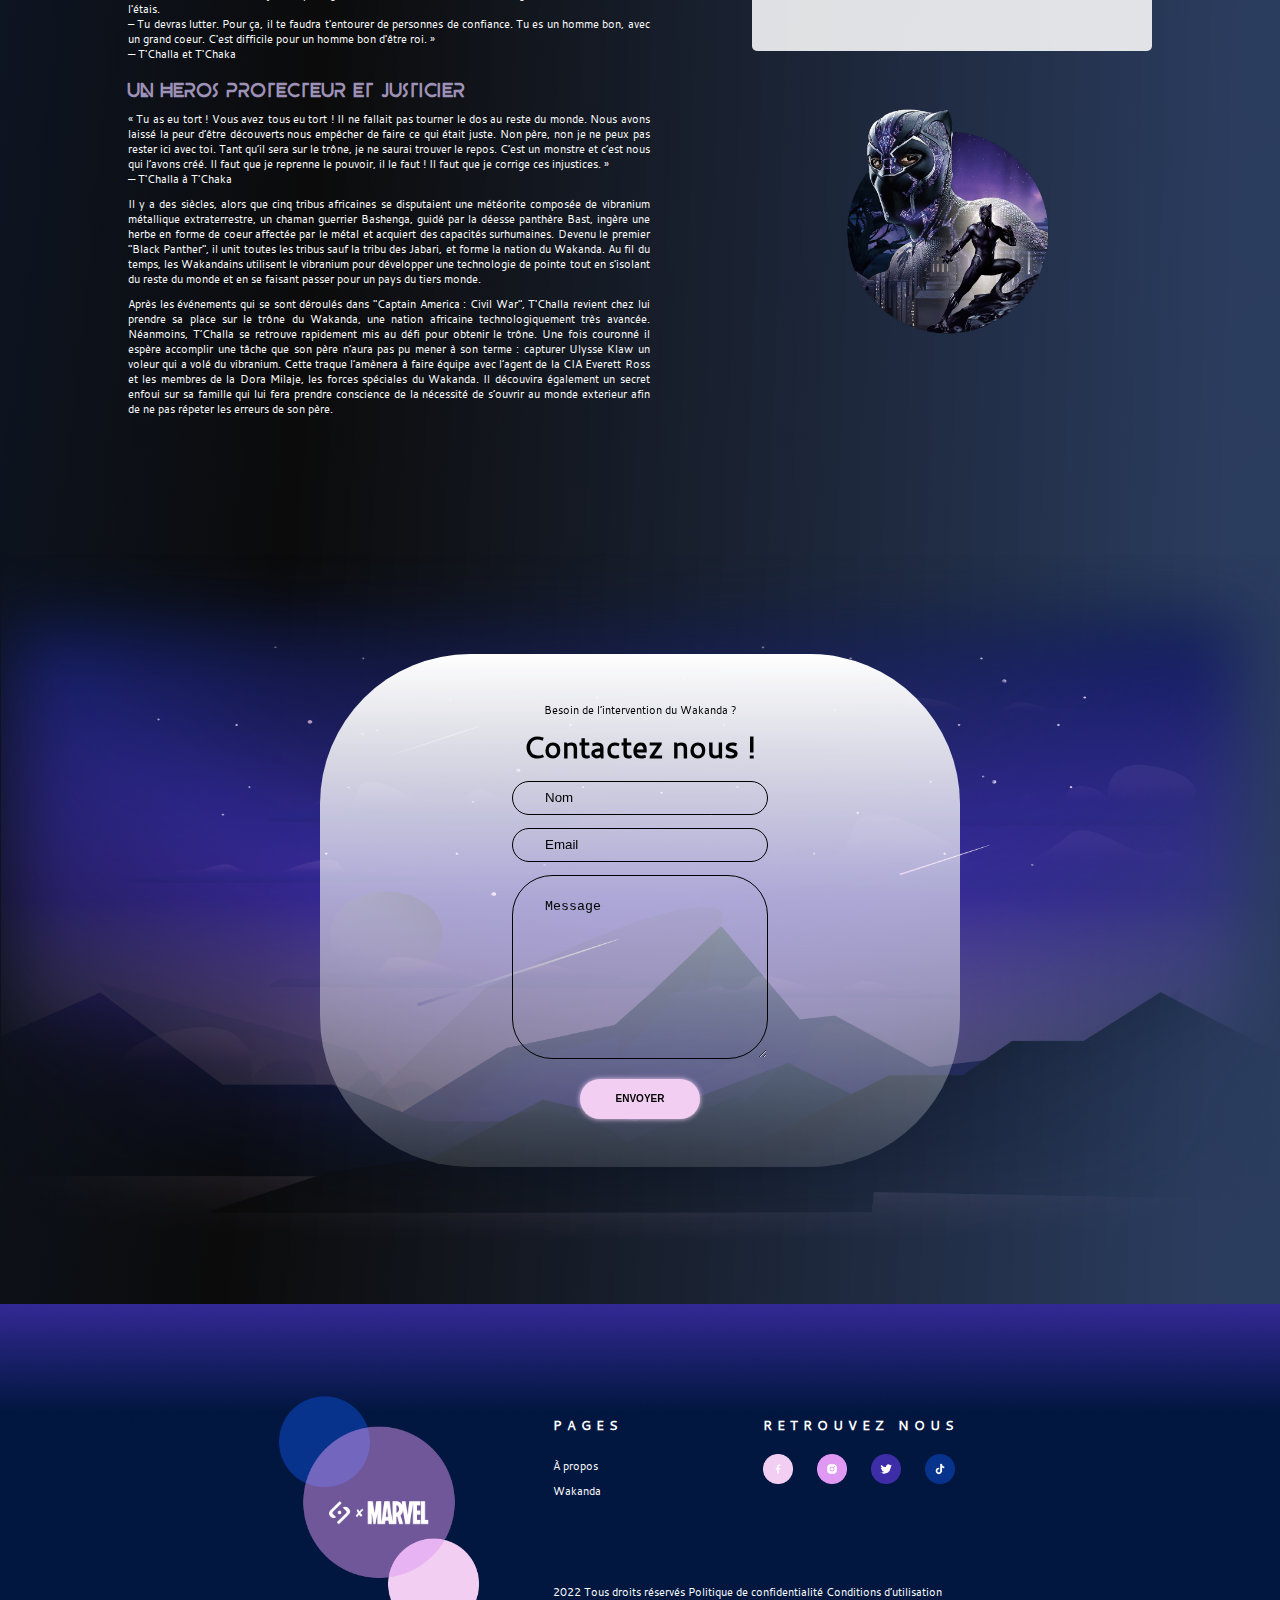
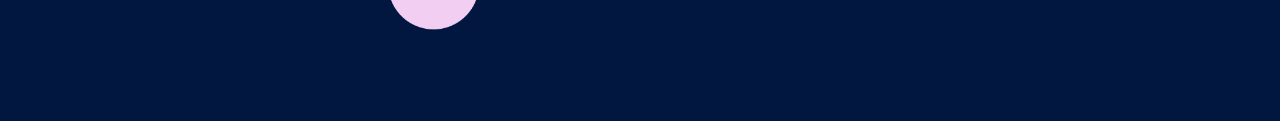
==== commit 6a9f644e: "redéfinition de tous les liens" ====
--- a/index.html
+++ b/index.html
@@ -5,19 +5,19 @@
     <meta http-equiv="X-UA-Compatible" content="IE=edge">
     <meta name="viewport" content="width=device-width, initial-scale=1.0">
     <title>BLACK PANTHER | Home</title>
-    <link rel="stylesheet" href="assets/style.css">
+    <link rel="stylesheet" href="assets/styles/main.css">
 </head>
 <body>
     <header>
         <nav>
             <div class="nav-logo">
-                <a href="#"><img src="assets/Illustrations_Logo/All_pages/footer2.png" alt="Logo de SAYNA et celui de MARVEL"></a>
+                <a href="#"><img src="assets/Illustrations_Logo/icon_SaynaXMarvel.png" alt="Logo de SAYNA et celui de MARVEL"></a>
             </div>
             <div class="nav-links">
                 <ul>
                     <li> <a href="#" class="active">ACCUEIL</a> </li>
-                    <li> <a href="assets/wakanda.html">WAKANDA</a> </li>
-                    <li> <a href="assets/enigme.html">ENIGME</a> </li>
+                    <li> <a href="wakanda.html">WAKANDA</a> </li>
+                    <li> <a href="enigme.html">ENIGME</a> </li>
                 </ul>
             </div>
         </nav>
@@ -30,10 +30,10 @@
         <hr id="hr1">
         <div class="icons-statics">
             <hr id="hr2">
-            <a href="http://www.marvel-cineverse.fr/pages/mcu/encyclopedie/personnages/black-panther.html" target="_blank"><img src="assets/Illustrations_Logo/All_pages/icon_facebook.png" alt="logo Facebook"></a>
-            <a href="http://www.marvel-cineverse.fr/pages/mcu/encyclopedie/personnages/black-panther.html" target="_blank"><img src="assets/Illustrations_Logo/All_pages/icon_instagram.png" alt="logo Instagram"></a>
-            <a href="http://www.marvel-cineverse.fr/pages/mcu/encyclopedie/personnages/black-panther.html" target="_blank"><img src="assets/Illustrations_Logo/All_pages/icon_twitter.png" alt="logo Tweeter"></a>
-            <a href="http://www.marvel-cineverse.fr/pages/mcu/encyclopedie/personnages/black-panther.html" target="_blank"><img src="assets/Illustrations_Logo/All_pages/icon_tiktok.png" alt="logo Tiktok"></a>
+            <a href="http://www.marvel-cineverse.fr/pages/mcu/encyclopedie/personnages/black-panther.html" target="_blank"><img src="assets/Illustrations_Logo/icon_facebook.png" alt="logo Facebook"></a>
+            <a href="http://www.marvel-cineverse.fr/pages/mcu/encyclopedie/personnages/black-panther.html" target="_blank"><img src="assets/Illustrations_Logo/icon_instagram.png" alt="logo Instagram"></a>
+            <a href="http://www.marvel-cineverse.fr/pages/mcu/encyclopedie/personnages/black-panther.html" target="_blank"><img src="assets/Illustrations_Logo/icon_twitter.png" alt="logo Tweeter"></a>
+            <a href="http://www.marvel-cineverse.fr/pages/mcu/encyclopedie/personnages/black-panther.html" target="_blank"><img src="assets/Illustrations_Logo/icon_tiktok.png" alt="logo Tiktok"></a>
         </div>
     </div>
     <main>
@@ -55,7 +55,7 @@
         <!-- Section des photos en mode Slider -->
         <section class="slider">
             <div id="killmonger">
-                <img src="assets/Illustrations_Logo/Accueil/Pantherhome2.png" alt="Photo de KillMonger">
+                <img src="assets/Illustrations_Logo/1_Landing_page/Pantherhome_slider_1.png" alt="Photo de KillMonger">
             </div>
 
             <div class="slider-text">
@@ -70,7 +70,7 @@
             </div>
 
             <div>
-                <img class="slider-img" src="assets/Illustrations_Logo/Accueil/Pantherhome3.png" alt="Photo d'Okoye">
+                <img class="slider-img" src="assets/Illustrations_Logo/1_Landing_page/Pantherhome_slider_2.png" alt="Photo d'Okoye">
             </div>
 
             <div class="slider-text">
@@ -85,8 +85,8 @@
             </div>
 
             <div>
-                <img class="slider-img" src="assets/Illustrations_Logo/Accueil/Pantherhome4.png" alt="Photo de Zuri">
-                <img id="fleche" src="assets/Illustrations_Logo/Accueil/fleche.svg" alt="Petite flèche">
+                <img class="slider-img" src="assets/Illustrations_Logo/1_Landing_page/Pantherhome_slider_3.png" alt="Photo de Zuri">
+                <img id="fleche" src="assets/Illustrations_Logo/1_Landing_page/fleche.svg" alt="Petite flèche">
             </div>
 
         </section>
@@ -179,7 +179,7 @@
             </div>
             <div class="bio-droite">
                 <div>
-                    <img id="bio-photo1" src="assets/Illustrations_Logo/Accueil/Pantherhome5.png" alt="Photo de T’Challa">
+                    <img id="bio-photo1" src="assets/Illustrations_Logo/1_Landing_page/Pantherhome3.png" alt="Photo de T’Challa">
                     <label>T’Challa</label>
                     <button>Black Panther</button>
                     <button>Roi du Wakanda</button>
@@ -194,7 +194,7 @@
                     </p>
                     <p>Réalité : <span>Terre-199999</span> </p>
                 </div>
-                <img id="bio-photo2" src="assets/Illustrations_Logo/Accueil/Pantherhome6.png" alt="Photo du Black Panther">
+                <img id="bio-photo2" src="assets/Illustrations_Logo/1_Landing_page/Pantherhome2.png" alt="Photo du Black Panther">
             </div>
         </section>
 
@@ -213,8 +213,8 @@
     <footer>
         <div class="card-footer">
             <div class="footer-image">
-                <img id="bulle-footer" src="assets/Illustrations_Logo/All_pages/footer1.png" alt="Image stylé">
-                <a href="#"><img id="logo-footer" src="assets/Illustrations_Logo/All_pages/footer2.png" alt="Logo de SAYNA et celui MARVEL"></a>
+                <img id="bulle-footer" src="assets/Illustrations_Logo/Group 2052.png" alt="Image stylé">
+                <a href="#"><img id="logo-footer" src="assets/Illustrations_Logo/icon_SaynaXMarvel.png" alt="Logo de SAYNA et celui MARVEL"></a>
             </div>
             <div class="footer-links">
                 <p>PAGES</p>
@@ -225,10 +225,10 @@
             </div>
             <div class="footer-socials">
                 <p>RETROUVEZ NOUS</p>
-                <a href="http://www.marvel-cineverse.fr/pages/mcu/encyclopedie/personnages/black-panther.html" target="_blank"><img src="assets/Illustrations_Logo/All_pages/footer3.png" alt="logo Facebook"></a>
-                <a href="http://www.marvel-cineverse.fr/pages/mcu/encyclopedie/personnages/black-panther.html" target="_blank"><img src="assets/Illustrations_Logo/All_pages/footer4.png" alt="logo Instagram"></a>
-                <a href="http://www.marvel-cineverse.fr/pages/mcu/encyclopedie/personnages/black-panther.html" target="_blank"><img src="assets/Illustrations_Logo/All_pages/footer5.png" alt="logo Tweeter"></a>
-                <a href="http://www.marvel-cineverse.fr/pages/mcu/encyclopedie/personnages/black-panther.html" target="_blank"><img src="assets/Illustrations_Logo/All_pages/footer6.png" alt="logo Tiktok"></a>
+                <a href="http://www.marvel-cineverse.fr/pages/mcu/encyclopedie/personnages/black-panther.html" target="_blank"><img src="assets/Illustrations_Logo/icon_facebook_footer.png" alt="logo Facebook"></a>
+                <a href="http://www.marvel-cineverse.fr/pages/mcu/encyclopedie/personnages/black-panther.html" target="_blank"><img src="assets/Illustrations_Logo/icon_instagram_footer.png" alt="logo Instagram"></a>
+                <a href="http://www.marvel-cineverse.fr/pages/mcu/encyclopedie/personnages/black-panther.html" target="_blank"><img src="assets/Illustrations_Logo/icon_twitter_footer.png" alt="logo Twitter"></a>
+                <a href="http://www.marvel-cineverse.fr/pages/mcu/encyclopedie/personnages/black-panther.html" target="_blank"><img src="assets/Illustrations_Logo/icon_titok_footer.png" alt="logo Tiktok"></a>
             </div>
             <div class="footer-text">
                 <p>2022 Tous droits réservés Politique de confidentialité Conditions d’utilisation</p>
--- a/assets/styles/main.css
+++ b/assets/styles/main.css
@@ -0,0 +1,1030 @@
+@charset "UTF-8";
+/* Les fonts */
+@font-face {
+  font-family: "beyno";
+  src: url("../fonts/beyno/");
+  src: url("../fonts/beyno/?#iefix") format("embedded-opentype"), url("../fonts/beyno/beyno-webfont.woff2") format("woff2"), url("../fonts/beyno/beyno-webfont.woff") format("woff"), url("../fonts/beyno/beyno-webfont.ttf") format("truetype"), url("../fonts/beyno/beyno-webfont.svg#beynoregular") format("svg");
+  font-weight: normal;
+  font-style: normal;
+}
+@font-face {
+  font-family: "panthera";
+  src: url("../fonts/black-panther/");
+  src: url("../fonts/black-panther/?#iefix") format("embedded-opentype"), url("../fonts/black-panther/pantheraregular-mvz9j-webfont.woff2") format("woff2"), url("../fonts/black-panther/pantheraregular-mvz9j-webfont.woff") format("woff"), url("../fonts/black-panther/pantheraregular-mvz9j-webfont.ttf") format("truetype"), url("../fonts/black-panther/pantheraregular-mvz9j-webfont.svg#pantheraregular") format("svg");
+  font-weight: normal;
+  font-style: normal;
+}
+@font-face {
+  font-family: "cantarell";
+  src: url("../fonts/cantarell/");
+  src: url("../fonts/cantarell/?#iefix") format("embedded-opentype"), url("../fonts/cantarell/cantarell-regular-webfont.woff2") format("woff2"), url("../fonts/cantarell/cantarell-regular-webfont.woff") format("woff"), url("../fonts/cantarell/cantarell-regular-webfont.ttf") format("truetype"), url("../fonts/cantarell/cantarell-regular-webfont.svg#cantarellregular") format("svg");
+  font-weight: normal;
+  font-style: normal;
+}
+@font-face {
+  font-family: "wakanda_forever";
+  src: url("../fonts/wakanda_forever/");
+  src: url("../fonts/wakanda_forever/?#iefix") format("embedded-opentype"), url("../fonts/wakanda_forever/wakandaforever-regular-webfont.woff2") format("woff2"), url("../fonts/wakanda_forever/wakandaforever-regular-webfont.woff") format("woff"), url("../fonts/wakanda_forever/wakandaforever-regular-webfont.ttf") format("truetype"), url("../fonts/wakanda_forever/wakandaforever-regular-webfont.svg#wakanda_foreverregular") format("svg");
+  font-weight: normal;
+  font-style: normal;
+}
+* {
+  margin: 0;
+  padding: 0;
+  box-sizing: border-box;
+}
+
+/* Annimation venant de la droite pour tous les éléments */
+html {
+  -webkit-animation: body 2s ease-out forwards;
+          animation: body 2s ease-out forwards;
+}
+
+html {
+  -webkit-animation: html 2s ease-out;
+          animation: html 2s ease-out;
+}
+
+@-webkit-keyframes html {
+  from {
+    opacity: 0;
+    transform: translateX(-100%);
+  }
+  to {
+    opacity: 1;
+    transform: translateX(0%);
+  }
+}
+
+@keyframes html {
+  from {
+    opacity: 0;
+    transform: translateX(-100%);
+  }
+  to {
+    opacity: 1;
+    transform: translateX(0%);
+  }
+}
+h1 {
+  font-family: "panthera";
+  font-size: 50px;
+  color: var(--viollet1);
+  top: 0;
+}
+
+h2 {
+  font-family: "beyno";
+  color: var(--viollet1);
+  line-height: 40px;
+  margin-bottom: 20px;
+}
+
+h3 {
+  font-family: "beyno";
+  color: var(--viollet1);
+  line-height: 40px;
+}
+
+p {
+  font-family: "cantarell";
+  font-size: 0.7em;
+  color: #FFFFFF;
+  margin-bottom: 10px;
+}
+
+nav {
+  width: 80%;
+  display: flex;
+  justify-content: space-between;
+  margin: 2% auto;
+}
+
+nav .nav-logo img {
+  width: 100px;
+  height: auto;
+  margin: 0 auto;
+  cursor: pointer;
+  transition: all 0.3s ease-in-out;
+}
+
+/* Pour que les logos passe en viollet au passage de la souris */
+.nav-logo img:hover {
+  filter: invert(70%) sepia(20%) saturate(5) hue-rotate(270deg);
+}
+
+nav ul {
+  list-style: none;
+  display: flex;
+  justify-content: space-around;
+}
+
+nav ul li {
+  margin: 10px;
+  color: white;
+}
+
+.nav-links a, .nav-links a:visited {
+  font-family: "beyno";
+  text-decoration: none;
+  color: white;
+}
+
+.nav-links a:hover {
+  text-decoration: underline;
+}
+
+.nav-links ul li .active {
+  text-decoration: underline;
+  color: var(--viollet1);
+}
+
+/* Mettre le même background à toutes les pages */
+body {
+  background: radial-gradient(126.67% 350.28% at -21.35% 0%, #11213F 0%, #0B0B0B 39.1%, rgba(2, 23, 64, 0.837641) 94.57%);
+  overflow-x: hidden;
+}
+
+/* Les icons statiques sur le côté */
+.statics {
+  position: -webkit-sticky;
+  position: sticky;
+  top: 0px;
+  margin-top: -150px;
+  margin-left: 20px;
+  -ms-writing-mode: tb-lr;
+      writing-mode: vertical-lr;
+  overflow: hidden;
+  height: 350px;
+  cursor: pointer;
+}
+
+.icons-statics {
+  margin-top: 10px;
+  margin-left: 10px;
+  height: 340px;
+  text-align: end;
+}
+
+.icons-statics img {
+  width: 20px;
+  margin-top: 10px;
+  transition: all 0.3s ease-in-out;
+}
+
+/* Annimation sur les icons */
+.icons-statics img:hover {
+  filter: invert(0%) sepia(100%) saturate(0);
+}
+
+#hr1 {
+  border: 2px solid var(--viollet1);
+}
+
+#hr2 {
+  color: var(--viollet1);
+  border: 2px solid var(--viollet1);
+  margin-top: -10px;
+  margin-left: 8px;
+  float: left;
+  height: 60%;
+}
+
+/* Fin des sections dans Enigme */
+/* Le footer */
+footer {
+  width: 100%;
+  padding: 7em;
+  background-image: url("../Illustrations_Logo/back_footer.png");
+  background-position: center;
+  background-size: cover;
+  background-repeat: no-repeat;
+}
+
+.footer-image #bulle-footer, .footer-image #logo-footer {
+  position: absolute;
+  top: 50%;
+  left: 50%;
+  transform: translate(-50%, -50%);
+}
+
+.footer-image #bulle-footer {
+  width: 200px;
+}
+
+.footer-image #logo-footer {
+  width: 100px;
+  position: relative;
+  z-index: 1;
+}
+
+.card-footer {
+  width: 95%;
+  display: grid;
+  grid-template-areas: ". . footer-image footer-links footer-socials" ". . footer-image footer-text footer-text";
+}
+
+.footer-image {
+  grid-area: footer-image;
+  position: relative;
+  margin-right: 5em;
+  transition: all 0.5s ease-out; /* Animation de 0,5s avec un effet de transition doux */
+}
+
+.footer-image:hover {
+  transform: scale(1.1);
+}
+
+.footer-links {
+  grid-area: footer-links;
+  color: white;
+}
+
+.footer-links p {
+  font-weight: bold;
+  font-size: 13px;
+  letter-spacing: 5px;
+  margin-bottom: 20px;
+}
+
+.footer-links ul {
+  list-style: none;
+  margin-top: 20px;
+}
+
+.footer-links ul li a {
+  line-height: 25px;
+  font-family: "cantarell";
+  cursor: pointer;
+  font-size: 11px;
+  text-decoration: none;
+  color: white;
+}
+
+.footer-socials {
+  grid-area: footer-socials;
+}
+
+.footer-socials p {
+  font-weight: bold;
+  font-size: 13px;
+  letter-spacing: 5px;
+  margin-bottom: 20px;
+}
+
+.footer-socials img {
+  width: 30px;
+  margin-right: 20px;
+  transition: all 0.5s ease-out; /* Animation de 0,5s avec un effet de transition doux */
+}
+
+.footer-socials img:hover {
+  transform: scale(1.1);
+}
+
+.footer-text {
+  margin-top: 80px;
+  grid-area: footer-text;
+}
+
+:root {
+  --rose1: #F2CEF2;
+  --viollet1: #9E91B7;
+  --rose2: #DF99F2;
+  --viollet2: #3D2DA6;
+  --bleue: #07338C;
+  --bleue2: #021740;
+}
+
+.hero-accueil {
+  background-image: url("../Illustrations_Logo/1_Landing_page/Pantherhome1..png");
+  background-position: top right;
+  background-size: contain;
+  background-repeat: no-repeat;
+  width: 96%;
+  height: 500px;
+  margin-top: -220px;
+}
+
+#hero-accueil-text {
+  width: 23em;
+}
+
+.hero-accueil a, .slider a, .hero-wakanda a {
+  color: #ffffff;
+  font-size: 0.7em;
+  font-family: "cantarell";
+}
+
+.slider {
+  width: 90%;
+  display: flex;
+  margin-left: 10%;
+  background-color: var(--bleue2);
+}
+
+.slider-text {
+  margin-top: 20px;
+  padding: 1em;
+}
+
+.slider-text p {
+  text-align: justify;
+  height: auto;
+  overflow: auto;
+}
+
+#killmonger {
+  position: relative;
+  margin-bottom: -70px;
+  align-items: center;
+}
+
+#killmonger img {
+  width: auto;
+  height: 20em;
+  margin-top: -2em;
+  margin-left: 1.5em;
+}
+
+.slider-img {
+  width: auto;
+  height: 250px;
+}
+
+/* La petite flèche pour le slider */
+#fleche {
+  width: 200px;
+  position: absolute;
+  right: -80px;
+  top: 570px;
+  cursor: pointer;
+}
+
+.bio {
+  display: grid;
+  width: 80%;
+  margin: 10% auto;
+  grid-template-columns: 2fr 1fr;
+  gap: 10%;
+}
+
+.bio-gauche {
+  text-align: justify;
+}
+
+.bio-droite div {
+  background-color: rgba(255, 255, 255, 0.863);
+  font-family: "cantarell";
+  border-radius: 5px;
+  text-align: justify;
+  width: 100%;
+  height: 550px;
+  padding: 50px;
+  margin-top: 150px;
+}
+
+.bio-droite label {
+  display: block;
+  font-size: 1.2em;
+  font-weight: bold;
+  text-align: center;
+  line-height: 30px;
+}
+
+#bio-photo1 {
+  width: 300px;
+  height: auto;
+  float: inline-start;
+  position: relative;
+  margin-top: -230px;
+}
+
+.bio-droite p {
+  color: var(--bleue2);
+  line-height: 12px;
+}
+
+.bio-droite span {
+  font-weight: bold;
+}
+
+.bio-droite button {
+  display: inline-flex;
+  margin-left: 1.2em;
+  font-size: 10px;
+  padding: 8px;
+  margin-bottom: 20px;
+  color: white;
+  background-color: var(--viollet2);
+  border-radius: 4px;
+  border: none;
+  cursor: pointer;
+}
+
+#bio-photo2 {
+  width: 300px;
+  height: auto;
+  margin: 2em 0em 0em 3em;
+}
+
+/* La section contact */
+.contact {
+  height: 750px;
+  background-image: url("../Illustrations_Logo/1_Landing_page/Pantherhome4.png");
+  background-position: top;
+  background-size: contain;
+  background-repeat: no-repeat;
+}
+
+.contact form {
+  width: 50%;
+  height: auto;
+  padding: 3em 7em 3em 7em;
+  margin: 0 auto;
+  display: block;
+  justify-content: center;
+  background: linear-gradient(to bottom, white, rgba(255, 255, 255, 0.137));
+  border-radius: 150px;
+  position: relative;
+  top: 100px;
+}
+
+.contact form p {
+  color: black;
+  text-align: center;
+}
+
+.contact form p + p {
+  font-size: 30px;
+  font-weight: bold;
+}
+
+.contact form input, .contact form textarea {
+  background: transparent;
+  color: black;
+}
+
+.contact form input, .contact form button, .contact form textarea {
+  display: block;
+  line-height: 30px;
+  margin: 0 auto;
+}
+
+.contact form input {
+  height: 10px;
+}
+
+.contact form input::-moz-placeholder, .contact form textarea::-moz-placeholder {
+  color: black;
+}
+
+.contact form input:-ms-input-placeholder, .contact form textarea:-ms-input-placeholder {
+  color: black;
+}
+
+.contact form input::placeholder, .contact form textarea::placeholder {
+  color: black;
+}
+
+.contact form input, textarea {
+  width: 20vw;
+  margin-top: 1em;
+  margin-bottom: 1em;
+  border-radius: 40px;
+  padding: 1rem;
+  padding-left: 2rem;
+  border: 1px solid black;
+}
+
+.contact form button {
+  border-radius: 50px;
+  margin-top: 20px;
+  padding: 5px;
+  width: 120px;
+  background-color: var(--rose1);
+  border: none;
+  font-size: 10px;
+  font-weight: bold;
+  box-shadow: 0 0 5px var(--rose1);
+  transition: box-shadow 0.3s ease;
+}
+
+.contact form button:hover {
+  box-shadow: 0 0 20px var(--rose1);
+}
+
+.hero-enigme {
+  width: 90%;
+  background-image: url("../Illustrations_logo/3_Page_Enigme/Pantherenigme1.png");
+  background-position: top left;
+  background-size: contain;
+  background-repeat: no-repeat;
+  height: 800px;
+  margin-top: -10em;
+}
+
+.div-hero {
+  width: 30%;
+  height: auto;
+  color: white;
+  padding-left: 13%;
+  padding-top: 10%;
+}
+
+.div-hero-enigme {
+  float: right;
+  width: 35%;
+  height: auto;
+  color: white;
+  padding-top: 25%;
+  margin-right: 5em;
+}
+
+.div-hero-enigme h1 {
+  font-family: "beyno";
+  color: var(--viollet1);
+  line-height: 40px;
+  font-size: 40px;
+  margin-bottom: 20px;
+  letter-spacing: 4px;
+  text-align: justify;
+  padding: 5px;
+}
+
+.hero-text-enigme {
+  margin-top: 40px;
+  width: 30%;
+  text-align: justify;
+  margin-top: 200px;
+  margin-left: 300px;
+}
+
+.hero-text-enigme p {
+  margin-top: 20px;
+}
+
+.hero-text-enigme, .div-hero-enigme #hero-img1 {
+  position: absolute;
+  top: 50%;
+  left: 50%;
+  transform: translate(-50%, -50%);
+}
+
+.div-hero-enigme #hero-img1 {
+  width: 700px;
+  margin-left: 50px;
+}
+
+#text-enigme {
+  width: 70%;
+  margin: 5% auto;
+  display: grid;
+  grid-template-areas: "text text" "alpha paragraphe";
+  gap: 1em;
+  margin-bottom: 100px;
+}
+
+#text-enigme h3 {
+  grid-area: text;
+  font-family: "wakanda_forever";
+  letter-spacing: 7px;
+  line-height: 30px;
+  margin-bottom: 2em;
+}
+
+#text-enigme p .car {
+  font-family: "wakanda_forever";
+}
+
+#form {
+  margin-top: 150px;
+}
+
+#text-enigme input {
+  width: 75%;
+  padding: 7px 7px 7px 25px;
+  margin-bottom: 50px;
+  border-radius: 50px;
+  background-color: transparent;
+  border: 1px solid var(--rose1);
+  color: var(--rose1);
+}
+
+#text-enigme input::-moz-placeholder {
+  font-size: 11px;
+  color: var(--rose1);
+}
+
+#text-enigme input:-ms-input-placeholder {
+  font-size: 11px;
+  color: var(--rose1);
+}
+
+#text-enigme input::placeholder {
+  font-size: 11px;
+  color: var(--rose1);
+}
+
+#text-enigme #div-btn {
+  width: 75%;
+  text-align: center;
+}
+
+#text-enigme button {
+  width: 120px;
+  padding: 9px;
+  border-radius: 50px;
+  background-color: var(--rose1);
+  font-size: 11px;
+  font-weight: bold;
+  transition: box-shadow 0.3s ease;
+  border: none;
+}
+
+#text-enigme button:hover {
+  box-shadow: 0 0 20px var(--rose1);
+}
+
+.question {
+  grid-area: paragraphe;
+  width: 30vw;
+  text-align: center;
+  margin-top: 5em;
+  margin-left: 5em;
+}
+
+.question div, .question div img {
+  position: absolute;
+  top: 50%;
+  left: 50%;
+  transform: translate(-50%, -50%);
+}
+
+.question div p {
+  width: 100%;
+}
+
+.question div {
+  position: relative;
+  z-index: 1;
+  margin-top: -100px;
+}
+
+.question div img {
+  width: 650px;
+  margin-left: 60px;
+}
+
+.enigme-droite {
+  grid-area: alpha;
+}
+
+/* Dans Wakanda */
+.hero-wakanda {
+  width: 100%;
+  height: 800px;
+  background-image: url("../Illustrations_logo/2_Wakanda_page/Pantherwakanda1-mod.png");
+  background-position: top;
+  background-size: cover;
+  background-repeat: no-repeat;
+  margin-top: 1.5em;
+}
+
+.hero-wakanda .div-hero {
+  width: 30%;
+  text-align: justify;
+  margin-left: -1em;
+}
+
+.hero-wakanda h1 {
+  font-family: "beyno";
+  color: var(--viollet1);
+  line-height: 40px;
+  font-size: 40px;
+  letter-spacing: 4px;
+  width: 500px;
+  margin-top: 2em;
+}
+
+.hero-wakanda h2 {
+  font-family: "wakanda_forever";
+  letter-spacing: 10px;
+  width: 500px;
+}
+
+.hero-wakanda p {
+  width: 370px;
+}
+
+/* Les sections dans Wakanda */
+.doc {
+  width: 80%;
+  display: grid;
+  grid-template-columns: 45% 45%;
+  gap: 10%;
+  margin: 0 auto;
+  text-align: justify;
+  background: url("../Illustrations_Logo/2_Wakanda_page/Pantherwakanda2-mod.png");
+  background-size: contain;
+  background-repeat: no-repeat;
+  background-position: top;
+}
+
+.doc iframe {
+  margin-top: 20px;
+  margin-bottom: 20px;
+}
+
+.doc div {
+  padding-top: 50px;
+  padding-bottom: 50px;
+}
+
+.doc div img {
+  margin-top: 1em;
+  width: 100%;
+}
+
+/* Pour la page d'acceuil */
+@media screen and (max-width: 1000px) {
+  .slider-text {
+    margin-top: 0;
+  }
+  #killmonger img {
+    margin-top: 0;
+  }
+  /* Pour que le texte ne passe pas à la ligne */
+  .div-hero a {
+    white-space: nowrap;
+  }
+  .bio {
+    display: block;
+    margin: 0 auto;
+  }
+  .bio-gauche {
+    margin-bottom: 30%;
+  }
+  .bio-droite div {
+    margin: 0 auto;
+  }
+  #bio-photo2 {
+    margin-left: 20vw;
+  }
+}
+@media screen and (max-width: 800px) {
+  .bio p {
+    font-size: 19px;
+  }
+  .hero-accueil {
+    margin-bottom: 10%;
+  }
+  .bio {
+    display: block;
+    margin: 0 auto;
+  }
+  .bio-gauche {
+    margin-bottom: 15em;
+  }
+  .bio-droite p {
+    line-height: 1em;
+  }
+  .contact form {
+    width: 90%;
+    padding: 2em;
+  }
+  /* Pour tous les footer */
+  footer {
+    width: 100%;
+    padding: 1em 0;
+    margin: 0 auto;
+  }
+  .card-footer {
+    width: 90%;
+    margin: 2em auto;
+    display: grid;
+    grid-template-areas: "footer-image footer-links" "footer-image footer-socials" "footer-text footer-text";
+    gap: 10px;
+  }
+  .footer-image {
+    padding: 3em;
+  }
+  .footer-image #bulle-footer {
+    width: 150px;
+  }
+  .footer-image #logo-footer {
+    width: 70px;
+  }
+  .footer-text p {
+    text-align: center;
+  }
+}
+@media screen and (max-width: 400px) {
+  .nav-logo img {
+    visibility: hidden;
+    position: absolute;
+  }
+  .statics {
+    margin-left: 10px;
+  }
+  .icons-statics {
+    margin-left: 3px;
+  }
+  .hero-accueil {
+    margin-bottom: 10%;
+  }
+  #hero-accueil-text p {
+    font-size: 13px;
+  }
+  /* Pour éviter le découpage de mot */
+  .div-hero a {
+    width: 150%;
+    white-space: nowrap;
+  }
+  #hr2 {
+    margin-left: 5px;
+  }
+  section {
+    padding: 0px 1em 0px 1em;
+  }
+  .bio p {
+    font-size: 16px;
+  }
+  .div-hero img {
+    visibility: hidden;
+  }
+  .hero-accueil {
+    background-image: none;
+  }
+  .div-hero {
+    background-image: none;
+    width: 10%;
+    height: auto;
+  }
+  #hero-accueil-text p {
+    padding-right: 10em;
+  }
+  #fleche {
+    top: 600px;
+  }
+  .bio {
+    display: block;
+    margin: 0 auto;
+  }
+  .bio-gauche {
+    margin-bottom: 15em;
+  }
+  .bio-droite div {
+    width: 150px;
+    height: 600px;
+    margin: 50% auto;
+  }
+  .bio-droite div #bio-photo1 {
+    width: 180px;
+  }
+  .bio-droite #bio-photo2 {
+    padding: 0;
+    margin: 0;
+  }
+  /* Pour tous les footer */
+  .contact form {
+    width: 40%;
+    padding: 5em;
+  }
+  footer {
+    width: 100%;
+    padding: 1em 0 1em 0;
+    margin: 0 auto;
+  }
+  .card-footer {
+    width: 90%;
+    margin: 3em auto;
+    display: grid;
+    grid-template-areas: "footer-image footer-links " "footer-image footer-socials" "footer-text footer-text";
+    gap: 10px;
+  }
+  .footer-image {
+    margin-right: 0px;
+  }
+}
+@media screen and (max-width: 300px) {
+  .statics {
+    margin-left: 5px;
+  }
+  #hr2 {
+    margin-left: 5px;
+  }
+  #hero-accueil-text p {
+    padding-right: 15em;
+  }
+  .bio-droite div {
+    padding: 30px;
+  }
+  /* Pour tous les footer */
+  .contact form {
+    width: 40%;
+    padding: 5em;
+  }
+  .footer-image {
+    padding: 1em;
+  }
+}
+/* Dans la page Wakanda */
+@media screen and (max-width: 800px) {
+  .hero-wakanda h1 {
+    margin-top: 3em;
+  }
+  .hero-wakanda .div-hero {
+    width: 50%;
+  }
+}
+@media screen and (max-width: 600px) {
+  .hero-wakanda h1 {
+    width: auto;
+  }
+  .hero-wakanda .div-hero {
+    width: 60%;
+  }
+  .doc {
+    display: block;
+  }
+}
+@media screen and (max-width: 400px) {
+  .hero-wakanda h1 {
+    width: auto;
+  }
+  .hero-wakanda .div-hero {
+    width: 70%;
+  }
+  .doc {
+    display: block;
+  }
+}
+/* Pour la page Enigme */
+@media screen and (max-width: 1000px) {
+  .div-hero-enigme {
+    display: block;
+    float: none;
+    margin: 0 auto;
+  }
+  .div-hero-enigme h1 {
+    text-align: center;
+    margin: 0 auto;
+    text-shadow: 1px 1px 1px rgb(0, 0, 0);
+  }
+  .hero-text-enigme {
+    margin: 20% 0 0 0;
+  }
+  .hero-text-enigme #hero-img2 {
+    visibility: hidden;
+  }
+}
+@media screen and (max-width: 700px) {
+  .hero-text-enigme {
+    margin-top: 20%;
+    font-size: 13px;
+    margin-bottom: 150%;
+  }
+  .div-hero-enigme h1 {
+    margin-top: 150px;
+    width: 170%;
+    margin-bottom: 20%;
+  }
+  #form {
+    margin-top: 2em;
+  }
+  #text-enigme {
+    grid-template-areas: "text text" "alpha alpha" "paragraphe paragraphe";
+  }
+  .question {
+    margin-top: 200px;
+  }
+  .question div {
+    width: 150%;
+    font-size: 17px;
+  }
+}
+@media screen and (max-width: 400px) {
+  .hero-enigme {
+    background-image: none;
+  }
+  .div-hero-enigme div {
+    width: 90%;
+  }
+  #form {
+    margin-top: 2em;
+  }
+  #text-enigme {
+    grid-template-areas: "text text" "alpha alpha" "paragraphe paragraphe";
+  }
+  .text-enigme {
+    margin-top: 90%;
+  }
+  .question {
+    margin-top: 250px;
+  }
+  .question div {
+    width: 150%;
+    font-size: 17px;
+  }
+}/*# sourceMappingURL=main.css.map */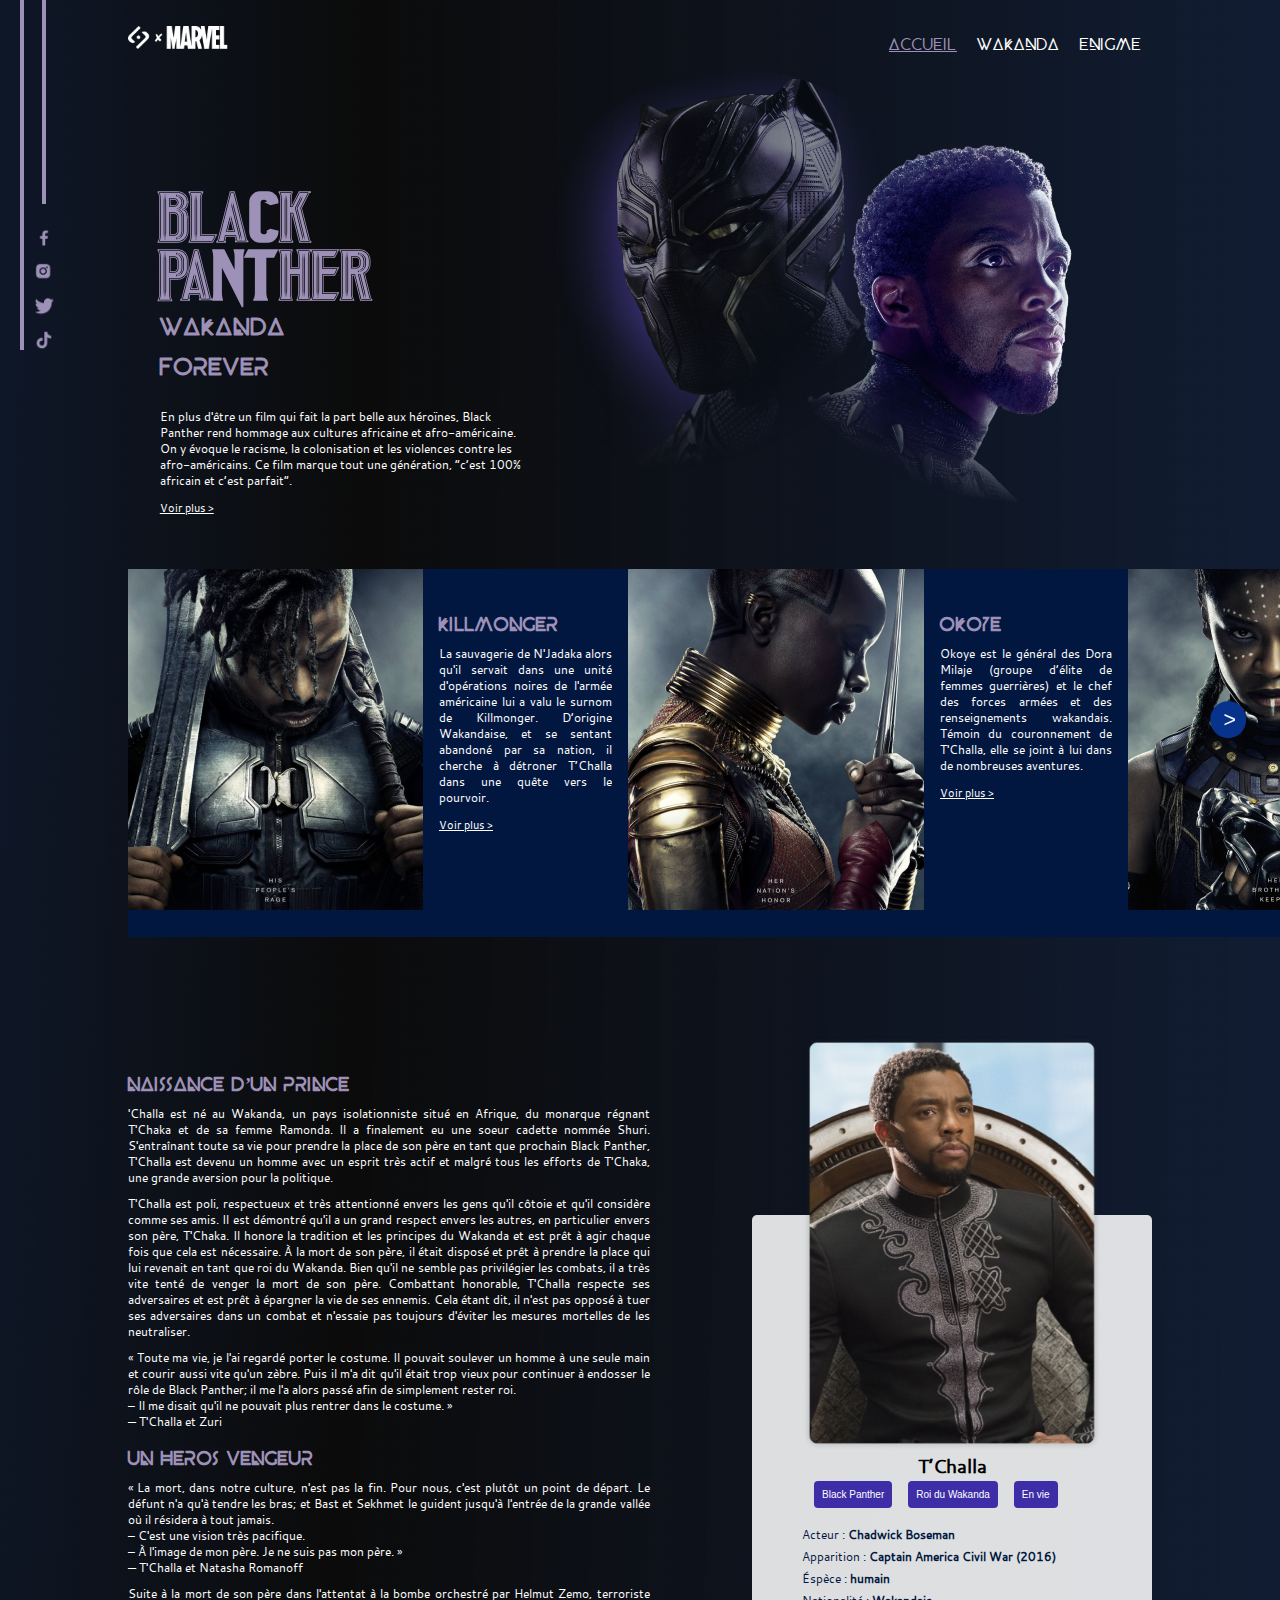
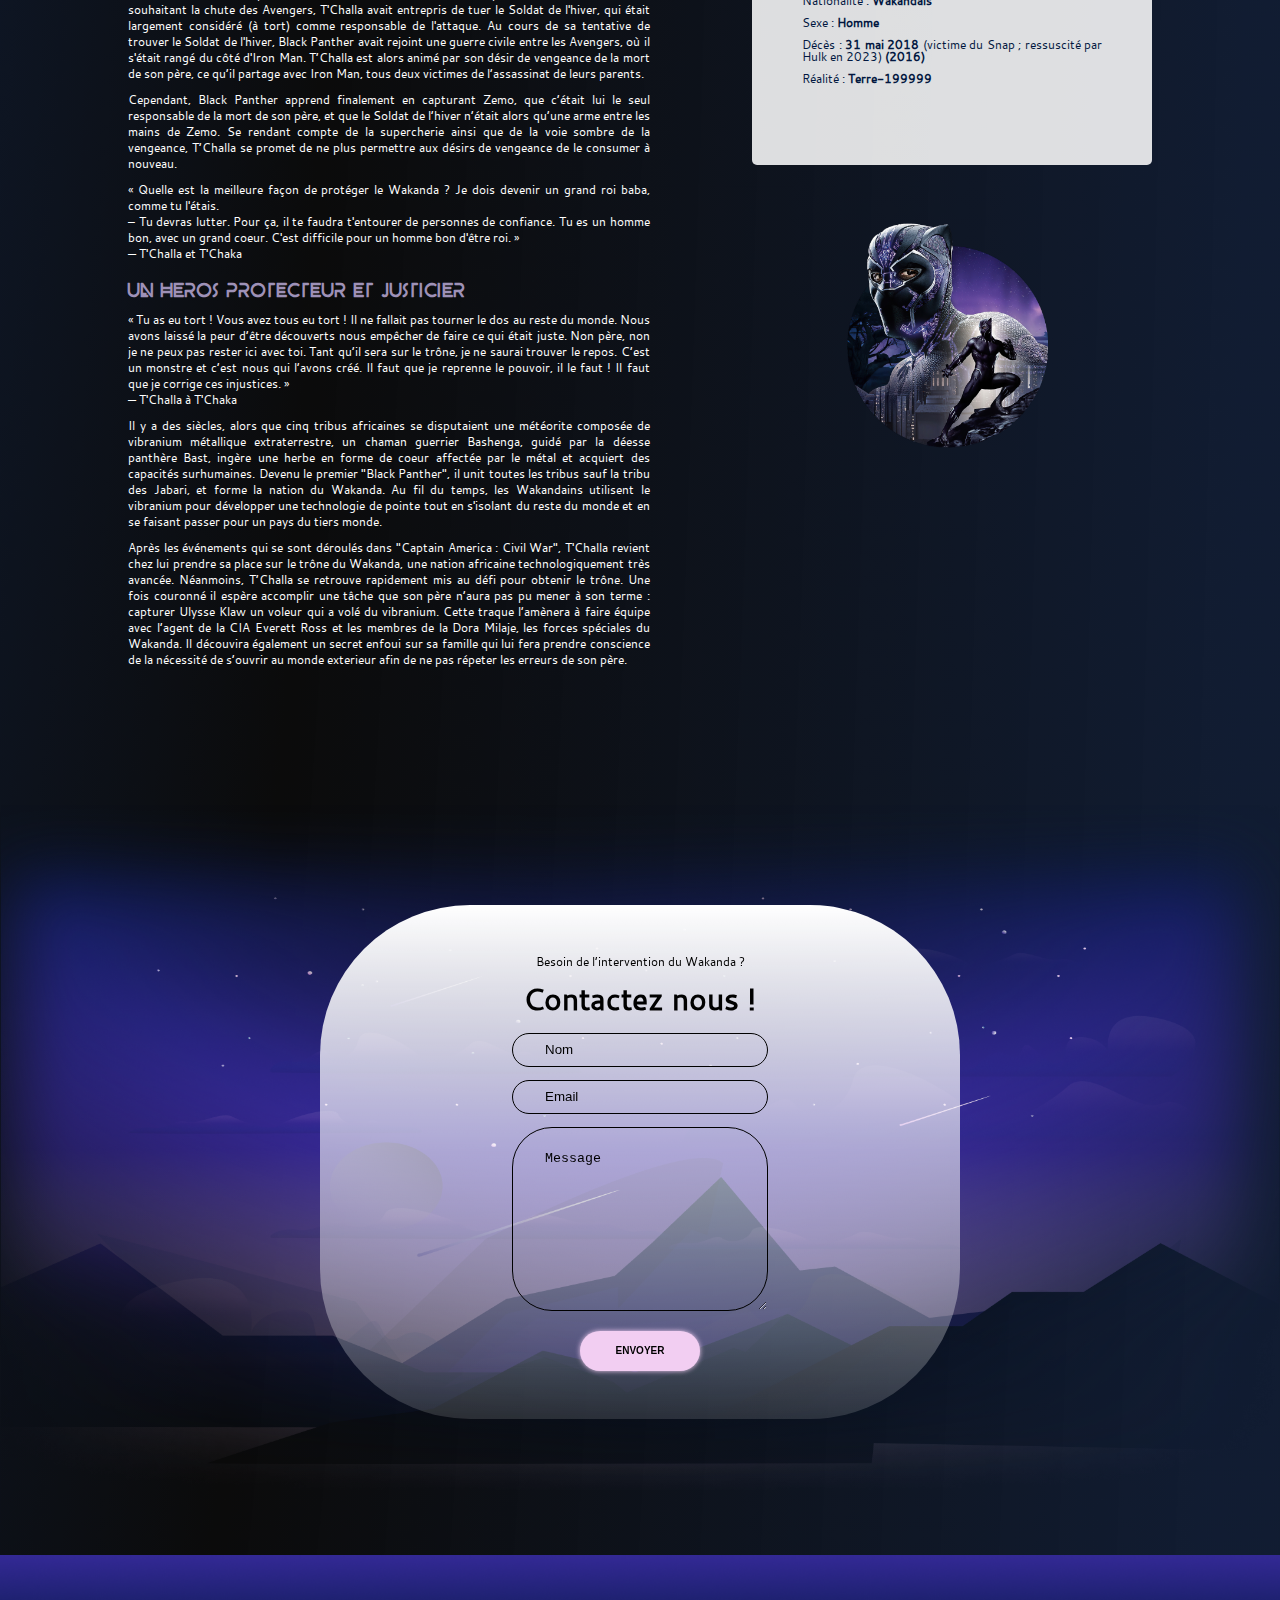
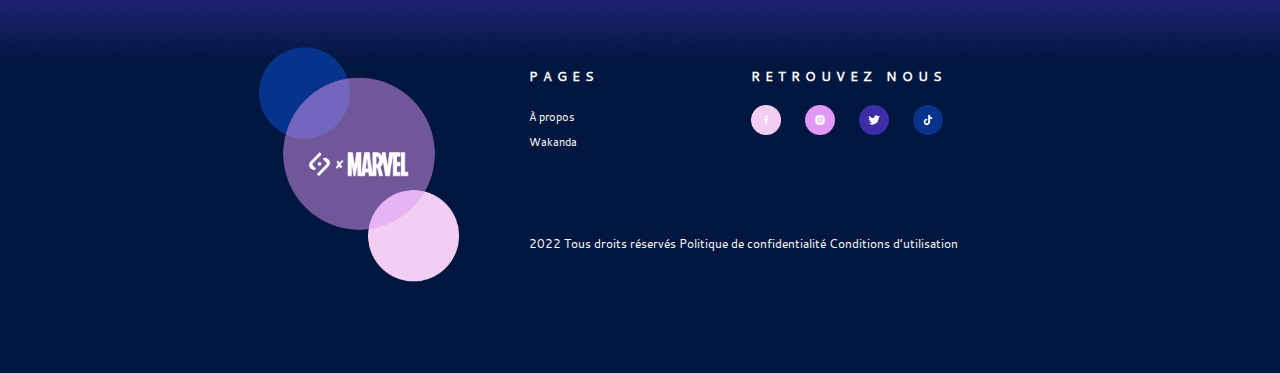
==== commit 0f39b3d3: "Caroussel opérationnel" ====
--- a/index.html
+++ b/index.html
@@ -6,6 +6,7 @@
     <meta name="viewport" content="width=device-width, initial-scale=1.0">
     <title>BLACK PANTHER | Home</title>
     <link rel="stylesheet" href="assets/styles/main.css">
+    <script src="assets/scripts/index.js" defer></script>
 </head>
 <body>
     <header>
@@ -54,40 +55,170 @@
 
         <!-- Section des photos en mode Slider -->
         <section class="slider">
-            <div id="killmonger">
-                <img src="assets/Illustrations_Logo/1_Landing_page/Pantherhome_slider_1.png" alt="Photo de KillMonger">
-            </div>
-
-            <div class="slider-text">
-                <h3>KILLMONGER</h3>
-                <p>La sauvagerie de N'Jadaka alors qu'il servait dans une
-                    unité d'opérations noires de l'armée américaine lui a
-                    valu le surnom de Killmonger. D’origine Wakandaise,
-                    et se sentant abandoné par sa nation, il cherche à
-                    détroner T’Challa dans une quête vers le pourvoir.
-                </p>
-                <a href="#">Voir plus ></a>
-            </div>
-
-            <div>
-                <img class="slider-img" src="assets/Illustrations_Logo/1_Landing_page/Pantherhome_slider_2.png" alt="Photo d'Okoye">
-            </div>
-
-            <div class="slider-text">
-                <h3>OKOYE</h3>
-                <p>Okoye est le général des Dora Milaje (groupe d’élite
-                    de femmes guerrières) et le chef des forces armées et
-                    des renseignements wakandais. Témoin du
-                    couronnement de T'Challa, elle se joint à lui dans de
-                    nombreuses aventures.
-                </p>
-                <a href="#">Voir plus ></a>
-            </div>
-
-            <div>
-                <img class="slider-img" src="assets/Illustrations_Logo/1_Landing_page/Pantherhome_slider_3.png" alt="Photo de Zuri">
-                <img id="fleche" src="assets/Illustrations_Logo/1_Landing_page/fleche.svg" alt="Petite flèche">
-            </div>
+
+            <div class="container">
+
+                <div>
+                    <img src="assets/Illustrations_Logo/1_Landing_page/Pantherhome_slider_1.png" alt="Photo de KillMonger">
+            
+                    <div class="slider-text">
+                        <h3>KILLMONGER</h3>
+                        <p>La sauvagerie de N'Jadaka alors qu'il servait dans une
+                            unité d'opérations noires de l'armée américaine lui a
+                            valu le surnom de Killmonger. D’origine Wakandaise,
+                            et se sentant abandoné par sa nation, il cherche à
+                            détroner T’Challa dans une quête vers le pourvoir.
+                        </p>
+                        <a href="#">Voir plus ></a>
+                    </div>
+                </div>
+    
+                <div>
+                    <img class="slider-img" src="assets/Illustrations_Logo/1_Landing_page/Pantherhome_slider_2.png" alt="Photo d'Okoye">
+                
+    
+                    <div class="slider-text">
+                        <h3>OKOYE</h3>
+                        <p>Okoye est le général des Dora Milaje (groupe d’élite
+                            de femmes guerrières) et le chef des forces armées et
+                            des renseignements wakandais. Témoin du
+                            couronnement de T'Challa, elle se joint à lui dans de
+                            nombreuses aventures.
+                        </p>
+                        <a href="#">Voir plus ></a>
+                    </div>
+                </div>
+                    
+    
+                <div>
+                    <img class="slider-img" src="assets/Illustrations_Logo/1_Landing_page/Pantherhome_slider_3.png" alt="Photo de Zuri">
+                    
+                    <div class="slider-text">
+                        <h3>SHURI</h3>
+                        <p>Shuri est la Princesse du Wakanda, la fille de T'Chaka et
+                            de Ramonda, la soeur de T'Challa et la leader du Groupe
+                            de Design du Wakanda. Innovatrice, elle est chargée de
+                            créer une grande partie de la technologie moderne du
+                            Wakanda ainsi que les Habits de la Panthère.
+                        </p>
+                        <a href="#">Voir plus ></a>
+                    </div>
+                </div>
+
+                <div>
+                    <img class="slider-img" src="assets/Illustrations_Logo/1_Landing_page/Pantherhome_slider_4.png" alt="Photo de Nakia">
+                    
+                    <div class="slider-text">
+                        <h3>NAKIA</h3>
+                        <p>Nakia est une membre des Chiens de Guerre et
+                            l'amoureuse de T'Challa. Elle est souvent en mission à
+                            travers le monde, assistant aux grandes détresses de
+                            nombreux peuples et commence à croire avec force que
+                            le Wakanda pourrait activement les aider.
+                        </p>
+                        <a href="#">Voir plus ></a>
+                    </div>
+                </div>
+
+                <div>
+                    <img class="slider-img" src="assets/Illustrations_Logo/1_Landing_page/Pantherhome_slider_5.png" alt="Photo de Ramonda">
+                    
+                    <div class="slider-text">
+                        <h3>RAMONDA</h3>
+                        <p>Ramonda est la Reine Mère du Wakanda, épouse de
+                            T'Chaka et mère de T'Challa et Shuri. Elle se tenait aux
+                            côtés de son fils quand il devint le Roi du Wakanda, mais
+                            fut forcée de partir en exil lorsque Erik Killmonger vainquit
+                            T'Challa et prit le contrôle du trône.
+                        </p>
+                        <a href="#">Voir plus ></a>
+                    </div>
+                </div>
+
+                <div>
+                    <img class="slider-img" src="assets/Illustrations_Logo/1_Landing_page/Pantherhome_slider_6.png" alt="Photo de W’kabi">
+                    
+                    <div class="slider-text">
+                        <h3>W’kabi</h3>
+                        <p>W'Kabi est l'ancien chef de la sécurité pour la Tribu de la Porte
+                            du Wakanda ainsi que l'ancien meilleur ami de T'Challa. Ayant
+                            perdu la foi en son roi pour avoir échouer à capturer Ulysses
+                            Klaue, l'homme responsable de la mort de ses parents,
+                            W'Kabi apporta son soutien à Erik Killmonger et lui permit de
+                            prendre le trône du Wakanda.
+                        </p>
+                        <a href="#">Voir plus ></a>
+                    </div>
+                </div>
+
+                <div>
+                    <img class="slider-img" src="assets/Illustrations_Logo/1_Landing_page/Pantherhome_slider_7.png" alt="Photo de M’baku">
+                    
+                    <div class="slider-text">
+                        <h3>M’baku</h3>
+                        <p>M'Baku est le chef de la Tribu Jabari, un groupe de
+                            Wakandais qui s'étaient écartés de la société principale
+                            du Wakanda et un fervant opposant du pouvoir de
+                            T'Challa, mais échoua à le vaincre lors de l'affrontement
+                            rituel pour le trône, avant de l'aider à défendre le
+                            Wakanda face à Erik Killmonger.
+                        </p>
+                        <a href="#">Voir plus ></a>
+                    </div>
+                </div>
+
+                <div>
+                    <img class="slider-img" src="assets/Illustrations_Logo/1_Landing_page/Pantherhome_slider_8.png" alt="Photo de Zuri">
+                    
+                    <div class="slider-text">
+                        <h3>ZURI</h3>
+                        <p>Zuri était un ancien membre des Chiens de Guerre et
+                            un shaman Wakandais, loyal conseiller de son Roi.
+                            Après avoir gardé les secrets de T'Chaka à propos de
+                            sa gestion de la mort de N'Jobu dans le passé, Zuri
+                            continua à soutenir le Roi du Wakanda alors que
+                            T'Challa reprenait le trône.
+                        </p>
+                        <a href="#">Voir plus ></a>
+                    </div>
+                </div>
+
+                <div>
+                    <img class="slider-img" src="assets/Illustrations_Logo/1_Landing_page/Pantherhome_slider_9.png" alt="Photo de EVERETT KENNETH ROSS">
+                    
+                    <div class="slider-text">
+                        <h3>EVERETT KENNETH ROSS</h3>
+                        <p>L'Agent Everett Ross est un agent de la CIA et un ancien
+                            Commissaire Exécutif à l'Antiterrorisme pour la Force
+                            Conjointe Anti-Terroriste. Après avoir quitté la Force Conjointe
+                            Anti-Terroriste, Ross fut chargé de traquer et neutraliser
+                            Ulysses Klaue, ce qui plaça Ross sur le chemin de Black
+                            Panther, qui cherchait à capturer de nouveau Klaue pour ses
+                            crimes passés.
+                        </p>
+                        <a href="#">Voir plus ></a>
+                    </div>
+                </div>
+
+                <div>
+                    <img class="slider-img" src="assets/Illustrations_Logo/1_Landing_page/Pantherhome_slider_10.png" alt="Photo de Zuri">
+                    
+                    <div class="slider-text">
+                        <h3>ULYSSE KLAUE</h3>
+                        <p>Ulysses Klaue est un criminel international, gangster et vendeur
+                            d'armes sur le marché noir. En 1992, il collabora avec N'Jobu afin
+                            de voler une quantité importante de vibranium au Wakanda. Bien
+                            qu'il soit parvenu à voler et à s'échapper avec un stock important, il
+                            reçut une marque sur le cou de la part des Wakandais.
+                        </p>
+                        <a href="#">Voir plus ></a>
+                    </div>
+                </div>
+
+            </div>
+            
+            <img id="droite" src="assets/Illustrations_Logo/1_Landing_page/fleche.svg" alt="Petite flèche qui pointe vers la droite">
+            <img id="gauche" src="assets/Illustrations_Logo/1_Landing_page/fleche.svg" alt="Petite flèche qui pointe vers la gauche">
 
         </section>
 
--- a/assets/styles/main.css
+++ b/assets/styles/main.css
@@ -88,7 +88,7 @@
 
 p {
   font-family: "cantarell";
-  font-size: 0.7em;
+  font-size: 12px;
   color: #FFFFFF;
   margin-bottom: 10px;
 }
@@ -141,7 +141,7 @@
 
 /* Mettre le même background à toutes les pages */
 body {
-  background: radial-gradient(126.67% 350.28% at -21.35% 0%, #11213F 0%, #0B0B0B 39.1%, rgba(2, 23, 64, 0.837641) 94.57%);
+  background: radial-gradient(126.67% 350.28% at -21.35% 0%, #11213F 0%, #0B0B0B 39.1%, rgba(1, 13, 36, 0.938) 94.57%);
   overflow-x: hidden;
 }
 
@@ -316,49 +316,51 @@
   font-family: "cantarell";
 }
 
-.slider {
+.container {
   width: 90%;
   display: flex;
+  flex-wrap: nowrap;
   margin-left: 10%;
   background-color: var(--bleue2);
-}
-
-.slider-text {
+  transition: all 2s ease;
+}
+.container div {
+  display: block;
+  flex-wrap: nowrap;
+}
+.container div img {
+  float: left;
+  margin-right: 1em;
+}
+.container .slider-text {
   margin-top: 20px;
   padding: 1em;
-}
-
-.slider-text p {
+  width: 500px;
+  height: auto;
+  padding: 1em 1em 1em 3em;
+}
+.container .slider-text p {
   text-align: justify;
   height: auto;
   overflow: auto;
 }
 
-#killmonger {
-  position: relative;
-  margin-bottom: -70px;
-  align-items: center;
-}
-
-#killmonger img {
-  width: auto;
-  height: 20em;
-  margin-top: -2em;
-  margin-left: 1.5em;
-}
-
-.slider-img {
-  width: auto;
-  height: 250px;
-}
-
-/* La petite flèche pour le slider */
-#fleche {
+/* Les flèches pour le slider */
+#droite {
   width: 200px;
   position: absolute;
+  top: 580px;
   right: -80px;
-  top: 570px;
   cursor: pointer;
+}
+
+#gauche {
+  width: 200px;
+  position: absolute;
+  top: 580px;
+  left: 80px;
+  cursor: pointer;
+  transform: rotate(180deg);
 }
 
 .bio {
@@ -572,8 +574,15 @@
 }
 
 .div-hero-enigme #hero-img1 {
-  width: 700px;
+  width: 750px;
   margin-left: 50px;
+}
+
+.div-hero-enigme #hero-img2 {
+  width: 35px;
+  position: absolute;
+  left: 50%;
+  transform: translate(-50%);
 }
 
 #text-enigme {
@@ -585,6 +594,19 @@
   margin-bottom: 100px;
 }
 
+#text-enigme h2 {
+  font-family: "beyno";
+  color: var(--viollet1);
+  font-size: 20px;
+  text-decoration: underline;
+  margin-bottom: 20px;
+}
+#text-enigme h2 span {
+  font-family: arial, sans-serif;
+  color: var(--viollet1);
+  font-size: 20px;
+}
+
 #text-enigme h3 {
   grid-area: text;
   font-family: "wakanda_forever";
@@ -593,12 +615,18 @@
   margin-bottom: 2em;
 }
 
-#text-enigme p .car {
-  font-family: "wakanda_forever";
+.question {
+  grid-area: alpha;
+}
+.question #enonce {
+  margin-bottom: 4em;
+}
+.question p {
+  text-align: justify;
 }
 
 #form {
-  margin-top: 150px;
+  margin-top: 50px;
 }
 
 #text-enigme input {
@@ -646,7 +674,7 @@
   box-shadow: 0 0 20px var(--rose1);
 }
 
-.question {
+.anecdote {
   grid-area: paragraphe;
   width: 30vw;
   text-align: center;
@@ -654,30 +682,32 @@
   margin-left: 5em;
 }
 
-.question div, .question div img {
+.anecdote div, .anecdote div img {
   position: absolute;
   top: 50%;
   left: 50%;
   transform: translate(-50%, -50%);
 }
 
-.question div p {
+.anecdote div p {
   width: 100%;
-}
-
-.question div {
+  margin-left: 100px;
+  font-size: 12px;
+  text-align: justify;
+}
+.anecdote div p .car {
+  font-family: "wakanda_forever";
+}
+
+.anecdote div {
   position: relative;
   z-index: 1;
   margin-top: -100px;
 }
 
-.question div img {
-  width: 650px;
-  margin-left: 60px;
-}
-
-.enigme-droite {
-  grid-area: alpha;
+.anecdote div img {
+  width: 600px;
+  margin-left: 100px;
 }
 
 /* Dans Wakanda */
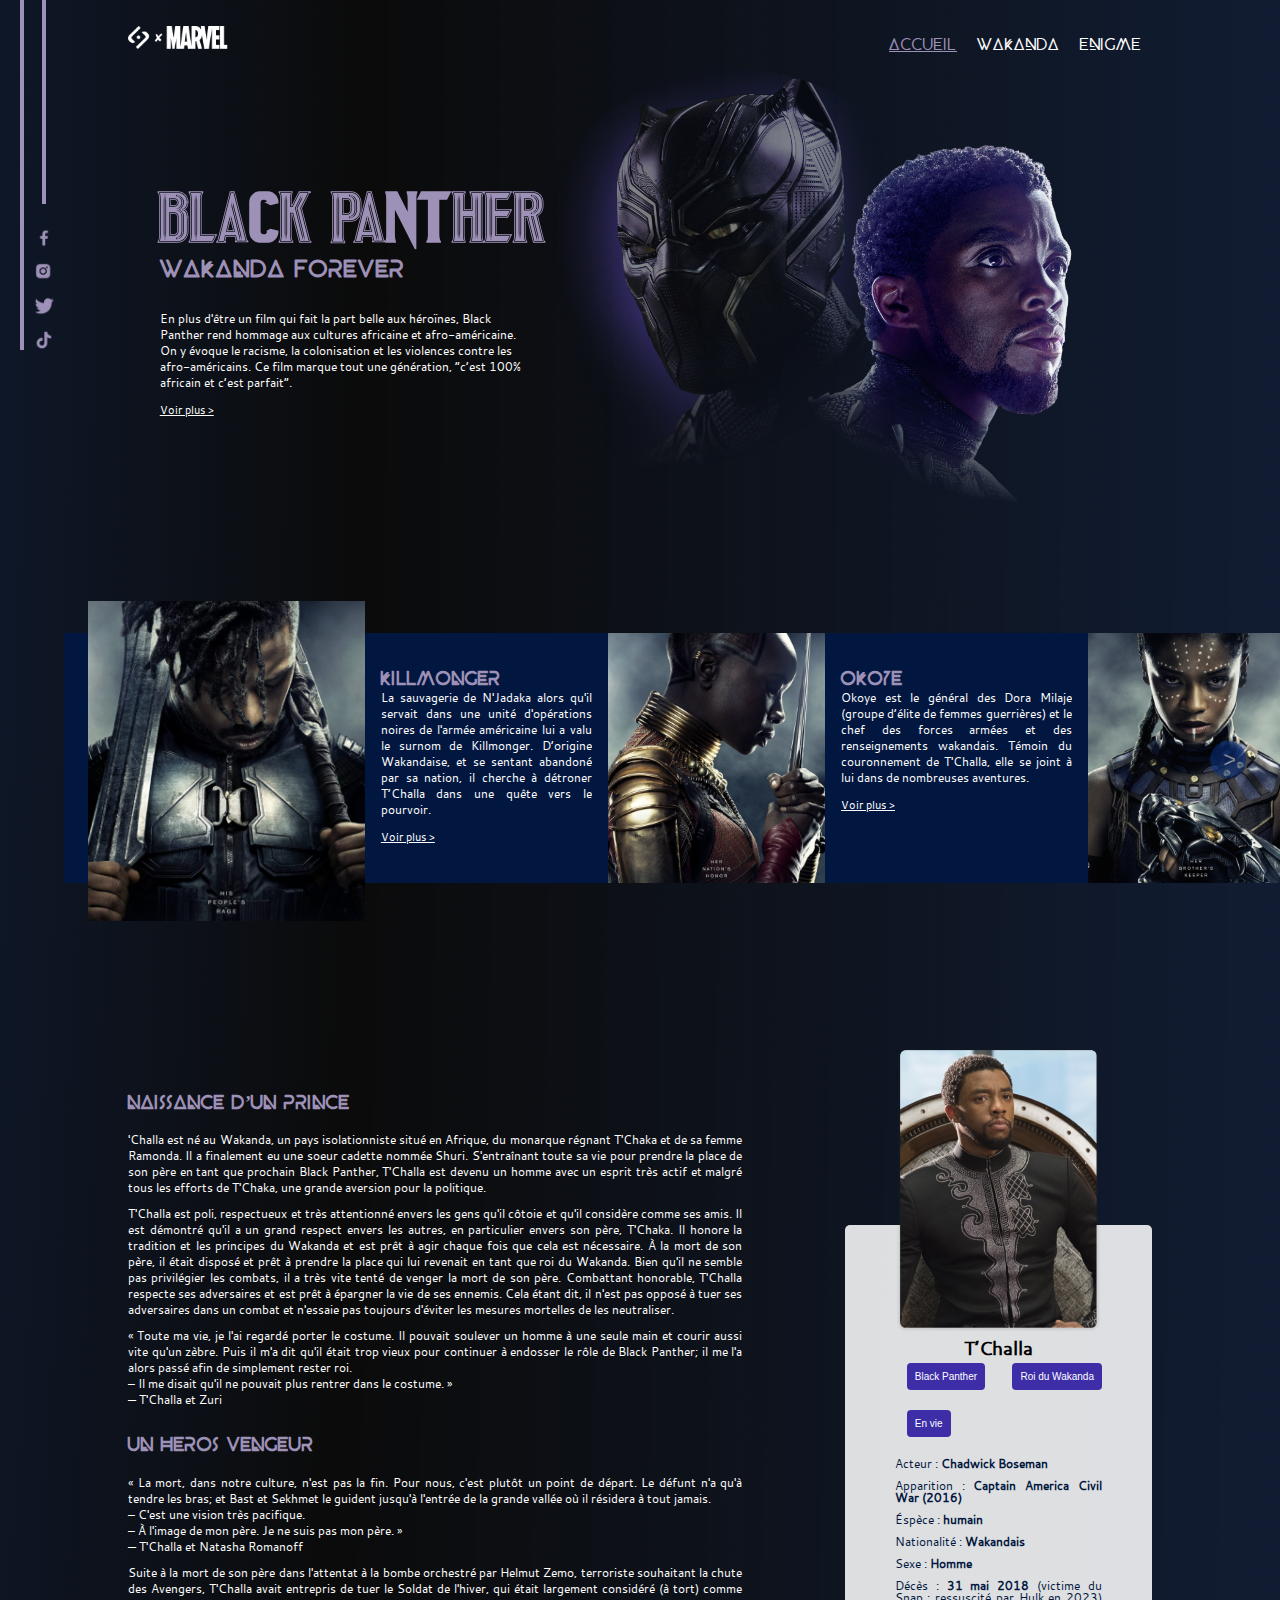
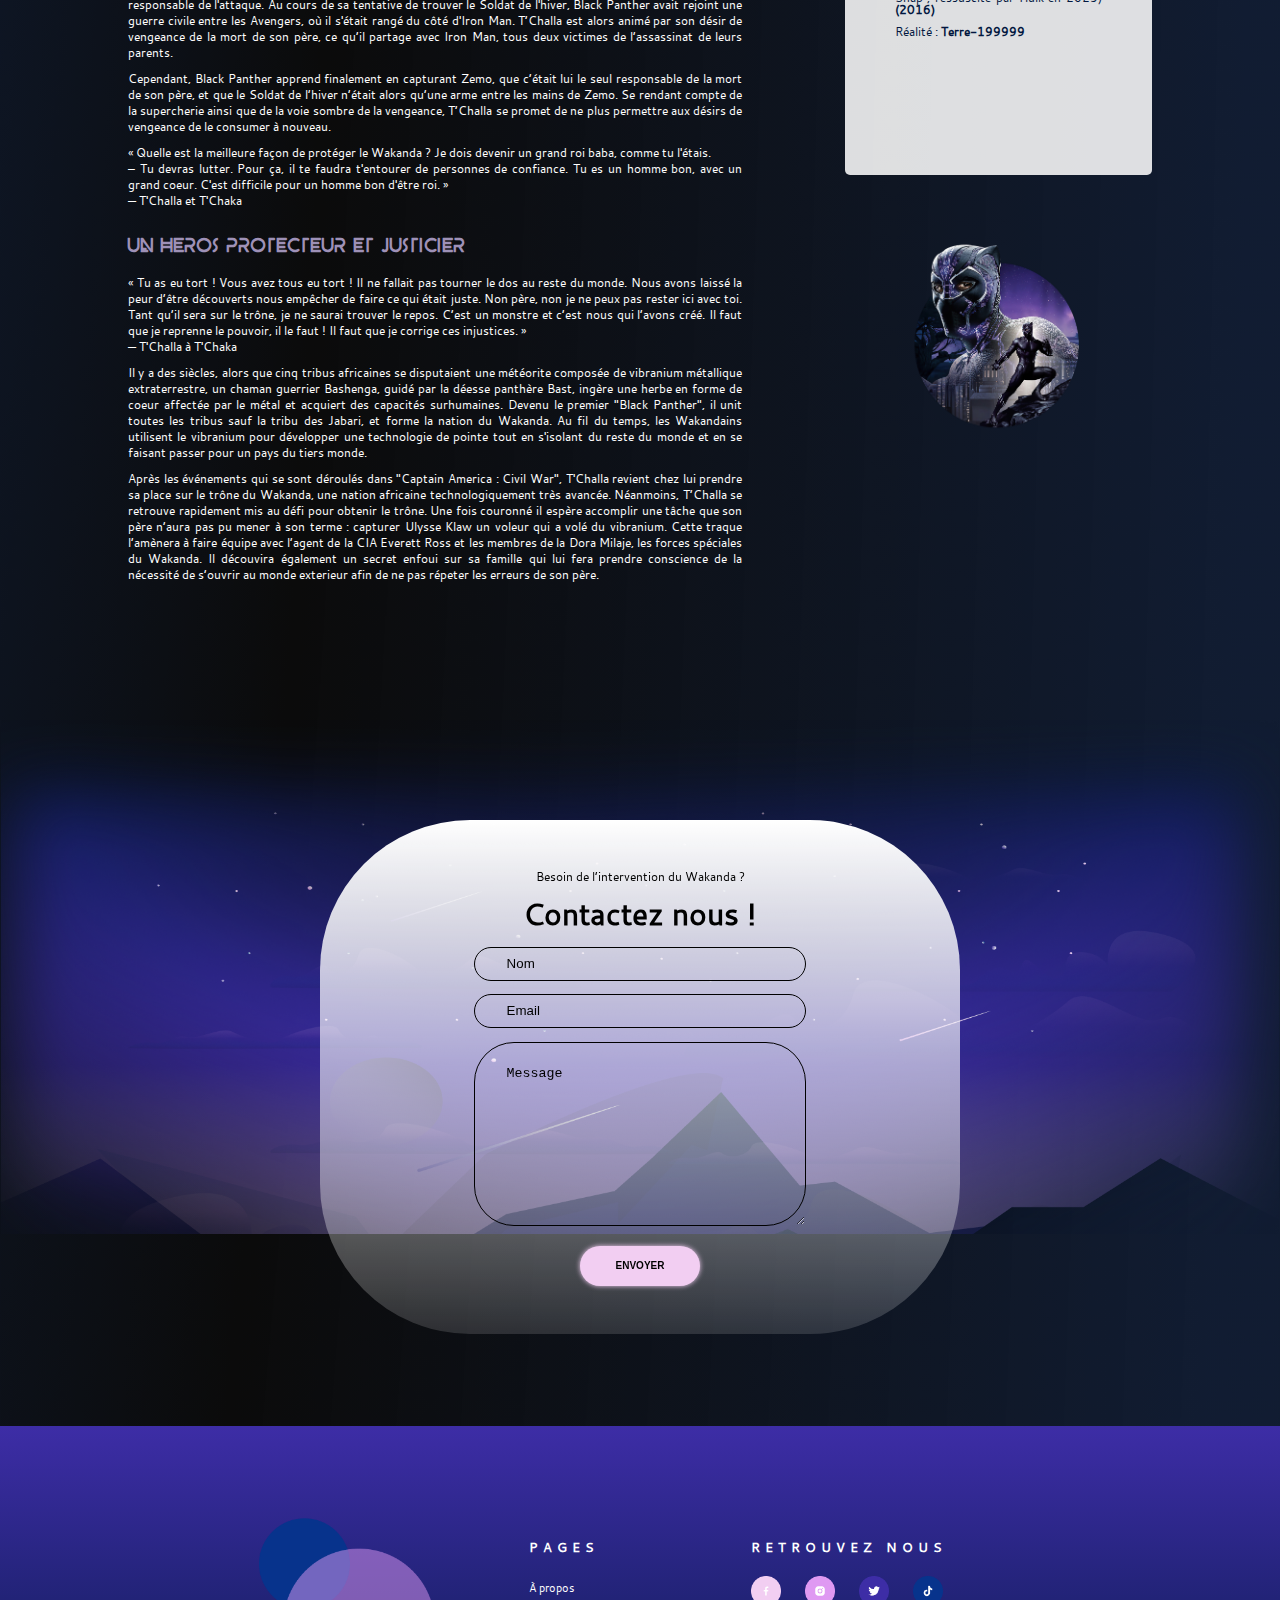
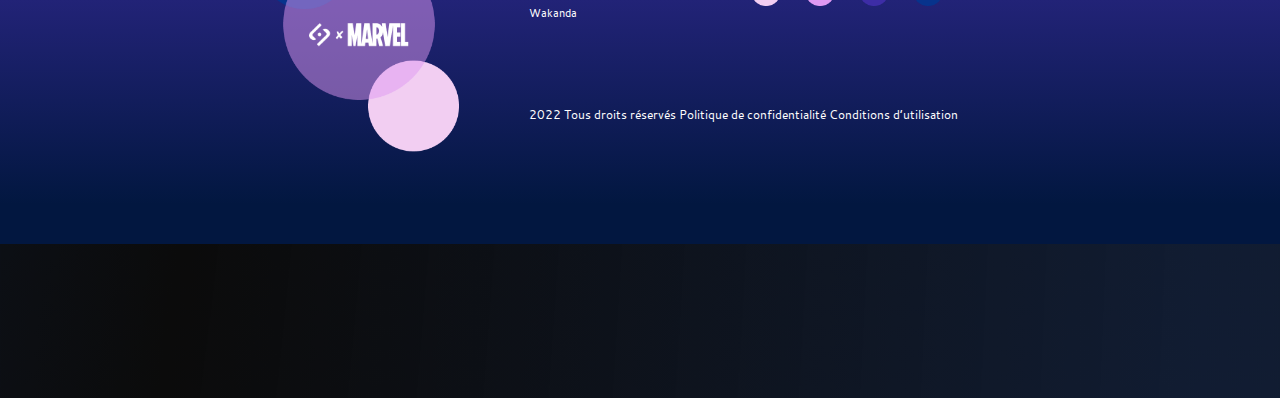
==== commit cee4dfd6: "Responsive ok" ====
--- a/index.html
+++ b/index.html
@@ -7,6 +7,7 @@
     <title>BLACK PANTHER | Home</title>
     <link rel="stylesheet" href="assets/styles/main.css">
     <script src="assets/scripts/index.js" defer></script>
+    <script src="test.js" defer></script>
 </head>
 <body>
     <header>
@@ -23,7 +24,6 @@
             </div>
         </nav>
     </header>
-
     
 
     <!-- Les icons static sur le coté -->
@@ -49,7 +49,7 @@
                         Ce film marque tout une génération, “c’est 100% africain et c’est parfait”.
                     </P>
                 </div>
-                <a href="#">Voir plus ></a>
+                <a href="#bio">Voir plus ></a>
             </div>
         </section>
 
@@ -59,9 +59,9 @@
             <div class="container">
 
                 <div>
-                    <img src="assets/Illustrations_Logo/1_Landing_page/Pantherhome_slider_1.png" alt="Photo de KillMonger">
+                    <img class="slider-img" id="killmonger" src="assets/Illustrations_Logo/1_Landing_page/Pantherhome_slider_1.png" alt="Photo de KillMonger">
             
-                    <div class="slider-text">
+                    <div class="slider-text" id="killmonger-div">
                         <h3>KILLMONGER</h3>
                         <p>La sauvagerie de N'Jadaka alors qu'il servait dans une
                             unité d'opérations noires de l'armée américaine lui a
@@ -74,7 +74,7 @@
                 </div>
     
                 <div>
-                    <img class="slider-img" src="assets/Illustrations_Logo/1_Landing_page/Pantherhome_slider_2.png" alt="Photo d'Okoye">
+                    <img class="slider-img" id="okoye" src="assets/Illustrations_Logo/1_Landing_page/Pantherhome_slider_2.png" alt="Photo d'Okoye">
                 
     
                     <div class="slider-text">
@@ -222,7 +222,7 @@
 
         </section>
 
-        <section class="bio">
+        <section class="bio" id="bio">
             <div class="bio-gauche">
                 <article>
                     <h3>Naissance d’un prince</h3>
@@ -367,5 +367,7 @@
         </div>
     </footer>
 
+    <!-- Notre canva -->
+    <canvas id="canvas"></canvas>
 </body>
 </html>--- a/assets/styles/main.css
+++ b/assets/styles/main.css
@@ -80,10 +80,15 @@
   margin-bottom: 20px;
 }
 
+h1:hover, h2:hover {
+  transform: scale(1.2);
+  transition: all 1s ease;
+}
+
 h3 {
   font-family: "beyno";
   color: var(--viollet1);
-  line-height: 40px;
+  line-height: 50px;
 }
 
 p {
@@ -99,7 +104,6 @@
   justify-content: space-between;
   margin: 2% auto;
 }
-
 nav .nav-logo img {
   width: 100px;
   height: auto;
@@ -118,7 +122,6 @@
   display: flex;
   justify-content: space-around;
 }
-
 nav ul li {
   margin: 10px;
   color: white;
@@ -165,20 +168,19 @@
   height: 340px;
   text-align: end;
 }
-
 .icons-statics img {
   width: 20px;
   margin-top: 10px;
   transition: all 0.3s ease-in-out;
-}
-
-/* Annimation sur les icons */
+  /* Annimation sur les icons */
+}
 .icons-statics img:hover {
   filter: invert(0%) sepia(100%) saturate(0);
 }
 
 #hr1 {
   border: 2px solid var(--viollet1);
+  transition: all 5s ease;
 }
 
 #hr2 {
@@ -188,9 +190,9 @@
   margin-left: 8px;
   float: left;
   height: 60%;
-}
-
-/* Fin des sections dans Enigme */
+  transition: all 5s ease;
+}
+
 /* Le footer */
 footer {
   width: 100%;
@@ -199,6 +201,7 @@
   background-position: center;
   background-size: cover;
   background-repeat: no-repeat;
+  background: linear-gradient(180deg, #3D2DA6 0%, #021740 90.43%);
 }
 
 .footer-image #bulle-footer, .footer-image #logo-footer {
@@ -230,8 +233,7 @@
   margin-right: 5em;
   transition: all 0.5s ease-out; /* Animation de 0,5s avec un effet de transition doux */
 }
-
-.footer-image:hover {
+.footer-image::hover {
   transform: scale(1.1);
 }
 
@@ -239,7 +241,6 @@
   grid-area: footer-links;
   color: white;
 }
-
 .footer-links p {
   font-weight: bold;
   font-size: 13px;
@@ -251,7 +252,6 @@
   list-style: none;
   margin-top: 20px;
 }
-
 .footer-links ul li a {
   line-height: 25px;
   font-family: "cantarell";
@@ -264,20 +264,17 @@
 .footer-socials {
   grid-area: footer-socials;
 }
-
 .footer-socials p {
   font-weight: bold;
   font-size: 13px;
   letter-spacing: 5px;
   margin-bottom: 20px;
 }
-
 .footer-socials img {
   width: 30px;
   margin-right: 20px;
   transition: all 0.5s ease-out; /* Animation de 0,5s avec un effet de transition doux */
 }
-
 .footer-socials img:hover {
   transform: scale(1.1);
 }
@@ -294,6 +291,12 @@
   --viollet2: #3D2DA6;
   --bleue: #07338C;
   --bleue2: #021740;
+}
+
+* {
+  box-sizing: border-box;
+  margin: 0;
+  padding: 0;
 }
 
 .hero-accueil {
@@ -305,9 +308,14 @@
   height: 500px;
   margin-top: -220px;
 }
-
-#hero-accueil-text {
+.hero-accueil #hero-accueil-text {
   width: 23em;
+}
+.hero-accueil h1 {
+  width: 500px;
+}
+.hero-accueil h2 {
+  width: 500px;
 }
 
 .hero-accueil a, .slider a, .hero-wakanda a {
@@ -317,25 +325,30 @@
 }
 
 .container {
-  width: 90%;
+  width: 95%;
+  height: 250px;
   display: flex;
   flex-wrap: nowrap;
-  margin-left: 10%;
-  background-color: var(--bleue2);
-  transition: all 2s ease;
+  margin-left: 5%;
+  margin-bottom: 15%;
+  transition: all 1s ease;
+  overflow: visible;
+  margin-top: 5%;
 }
 .container div {
   display: block;
   flex-wrap: nowrap;
+  background-color: var(--bleue2);
 }
 .container div img {
   float: left;
   margin-right: 1em;
+  width: 200px;
 }
 .container .slider-text {
   margin-top: 20px;
   padding: 1em;
-  width: 500px;
+  width: 480px;
   height: auto;
   padding: 1em 1em 1em 3em;
 }
@@ -344,23 +357,55 @@
   height: auto;
   overflow: auto;
 }
+.container .slider-text h3 {
+  line-height: 20px;
+}
+.container #killmonger-div {
+  width: 544px;
+  height: auto;
+}
+.container .slider-img {
+  height: 250px;
+  width: auto;
+}
+.container .slider-img:hover {
+  transform: scale(1.2);
+  transition: all 1s ease;
+}
+
+#killmonger {
+  width: auto;
+  height: 20em;
+  margin-top: -2em;
+  margin-left: 1.5em;
+}
 
 /* Les flèches pour le slider */
 #droite {
   width: 200px;
   position: absolute;
-  top: 580px;
+  top: 620px;
   right: -80px;
   cursor: pointer;
+  opacity: 0.5;
+  transition: all 0.3s ease;
+}
+#droite:hover {
+  opacity: 1;
 }
 
 #gauche {
   width: 200px;
   position: absolute;
-  top: 580px;
-  left: 80px;
+  top: 620px;
+  left: 20px;
   cursor: pointer;
   transform: rotate(180deg);
+  opacity: 0.5;
+  transition: all 0.3s ease;
+}
+#gauche:hover {
+  opacity: 1;
 }
 
 .bio {
@@ -370,12 +415,16 @@
   grid-template-columns: 2fr 1fr;
   gap: 10%;
 }
-
-.bio-gauche {
+.bio .bio-gauche {
   text-align: justify;
 }
-
-.bio-droite div {
+.bio .bio-gauche h3 {
+  line-height: 3em;
+}
+.bio .bio-gauche p {
+  font-size: 12px;
+}
+.bio .bio-droite div {
   background-color: rgba(255, 255, 255, 0.863);
   font-family: "cantarell";
   border-radius: 5px;
@@ -385,33 +434,21 @@
   padding: 50px;
   margin-top: 150px;
 }
-
-.bio-droite label {
+.bio .bio-droite label {
   display: block;
   font-size: 1.2em;
   font-weight: bold;
   text-align: center;
   line-height: 30px;
 }
-
-#bio-photo1 {
-  width: 300px;
-  height: auto;
-  float: inline-start;
-  position: relative;
-  margin-top: -230px;
-}
-
-.bio-droite p {
+.bio .bio-droite p {
   color: var(--bleue2);
   line-height: 12px;
 }
-
-.bio-droite span {
+.bio .bio-droite span {
   font-weight: bold;
 }
-
-.bio-droite button {
+.bio .bio-droite button {
   display: inline-flex;
   margin-left: 1.2em;
   font-size: 10px;
@@ -424,21 +461,34 @@
   cursor: pointer;
 }
 
+#bio-photo1 {
+  width: 100%;
+  height: auto;
+  float: inline-start;
+  position: relative;
+  margin-top: -230px;
+}
+#bio-photo1:hover {
+  transform: scale(1.2);
+  transition: all 1s ease;
+}
+
 #bio-photo2 {
-  width: 300px;
+  display: block;
+  width: 80%;
   height: auto;
-  margin: 2em 0em 0em 3em;
+  margin: 3em auto;
 }
 
 /* La section contact */
 .contact {
-  height: 750px;
+  height: auto;
+  margin-bottom: 12em;
   background-image: url("../Illustrations_Logo/1_Landing_page/Pantherhome4.png");
   background-position: top;
-  background-size: contain;
+  background-size: cover;
   background-repeat: no-repeat;
 }
-
 .contact form {
   width: 50%;
   height: auto;
@@ -451,46 +501,37 @@
   position: relative;
   top: 100px;
 }
-
 .contact form p {
   color: black;
   text-align: center;
 }
-
 .contact form p + p {
   font-size: 30px;
   font-weight: bold;
 }
-
 .contact form input, .contact form textarea {
   background: transparent;
   color: black;
 }
-
 .contact form input, .contact form button, .contact form textarea {
   display: block;
   line-height: 30px;
   margin: 0 auto;
 }
-
 .contact form input {
   height: 10px;
 }
-
 .contact form input::-moz-placeholder, .contact form textarea::-moz-placeholder {
   color: black;
 }
-
 .contact form input:-ms-input-placeholder, .contact form textarea:-ms-input-placeholder {
   color: black;
 }
-
 .contact form input::placeholder, .contact form textarea::placeholder {
   color: black;
 }
-
-.contact form input, textarea {
-  width: 20vw;
+.contact form input, .contact textarea {
+  width: 80%;
   margin-top: 1em;
   margin-bottom: 1em;
   border-radius: 40px;
@@ -498,7 +539,6 @@
   padding-left: 2rem;
   border: 1px solid black;
 }
-
 .contact form button {
   border-radius: 50px;
   margin-top: 20px;
@@ -511,7 +551,6 @@
   box-shadow: 0 0 5px var(--rose1);
   transition: box-shadow 0.3s ease;
 }
-
 .contact form button:hover {
   box-shadow: 0 0 20px var(--rose1);
 }
@@ -542,7 +581,6 @@
   padding-top: 25%;
   margin-right: 5em;
 }
-
 .div-hero-enigme h1 {
   font-family: "beyno";
   color: var(--viollet1);
@@ -561,7 +599,6 @@
   margin-top: 200px;
   margin-left: 300px;
 }
-
 .hero-text-enigme p {
   margin-top: 20px;
 }
@@ -575,7 +612,7 @@
 
 .div-hero-enigme #hero-img1 {
   width: 750px;
-  margin-left: 50px;
+  margin-left: 70px;
 }
 
 .div-hero-enigme #hero-img2 {
@@ -593,7 +630,6 @@
   gap: 1em;
   margin-bottom: 100px;
 }
-
 #text-enigme h2 {
   font-family: "beyno";
   color: var(--viollet1);
@@ -606,7 +642,6 @@
   color: var(--viollet1);
   font-size: 20px;
 }
-
 #text-enigme h3 {
   grid-area: text;
   font-family: "wakanda_forever";
@@ -638,23 +673,19 @@
   border: 1px solid var(--rose1);
   color: var(--rose1);
 }
-
 #text-enigme input::-moz-placeholder {
   font-size: 11px;
   color: var(--rose1);
 }
-
 #text-enigme input:-ms-input-placeholder {
   font-size: 11px;
   color: var(--rose1);
 }
-
 #text-enigme input::placeholder {
   font-size: 11px;
   color: var(--rose1);
 }
-
-#text-enigme #div-btn {
+#text-enigme input #div-btn {
   width: 75%;
   text-align: center;
 }
@@ -669,7 +700,6 @@
   transition: box-shadow 0.3s ease;
   border: none;
 }
-
 #text-enigme button:hover {
   box-shadow: 0 0 20px var(--rose1);
 }
@@ -689,28 +719,82 @@
   transform: translate(-50%, -50%);
 }
 
-.anecdote div p {
-  width: 100%;
-  margin-left: 100px;
-  font-size: 12px;
-  text-align: justify;
-}
-.anecdote div p .car {
-  font-family: "wakanda_forever";
-}
-
 .anecdote div {
   position: relative;
   z-index: 1;
   margin-top: -100px;
 }
-
+.anecdote div p {
+  width: 100%;
+  font-size: 12px;
+  text-align: justify;
+}
+.anecdote div p .car {
+  font-family: "wakanda_forever";
+}
 .anecdote div img {
   width: 600px;
-  margin-left: 100px;
-}
-
-/* Dans Wakanda */
+}
+
+/* Popup */
+.popup {
+  background: rgba(148, 127, 148, 0.7882352941);
+  width: 500px;
+  height: 400px;
+  border-radius: 15px;
+  position: absolute;
+  top: 85%;
+  left: 30%;
+  transform: scale(0.1);
+  text-align: center;
+  padding: 3em;
+  visibility: hidden;
+  transition: all 1s ease;
+  border: 1px solid rgba(128, 128, 128, 0.726);
+}
+.popup p {
+  font-size: 18px;
+  color: white;
+  margin-bottom: 1em;
+  text-transform: uppercase;
+}
+.popup #stop {
+  width: 55%;
+  padding: 15px;
+  border-radius: 50px;
+  background-color: var(--rose1);
+  font-size: 13px;
+  font-weight: 550;
+  transition: box-shadow 0.3s ease;
+  border: none;
+  margin-top: 4em;
+  margin-bottom: 3em;
+}
+.popup #stop:hover {
+  box-shadow: 0 0 20px var(--rose1);
+}
+.popup div {
+  width: 70%;
+  display: block;
+  margin: 0 auto;
+}
+.popup div img {
+  margin-left: 3em;
+  float: left;
+}
+.popup div p {
+  font-size: 14px;
+  margin: 0;
+}
+.popup div p + p {
+  font-size: 28px;
+}
+
+.popup-ouvert {
+  transform: translate(0%, 50%) scale(1.2);
+  visibility: visible;
+}
+
 .hero-wakanda {
   width: 100%;
   height: 800px;
@@ -720,13 +804,11 @@
   background-repeat: no-repeat;
   margin-top: 1.5em;
 }
-
 .hero-wakanda .div-hero {
   width: 30%;
   text-align: justify;
   margin-left: -1em;
 }
-
 .hero-wakanda h1 {
   font-family: "beyno";
   color: var(--viollet1);
@@ -736,13 +818,11 @@
   width: 500px;
   margin-top: 2em;
 }
-
 .hero-wakanda h2 {
   font-family: "wakanda_forever";
   letter-spacing: 10px;
   width: 500px;
 }
-
 .hero-wakanda p {
   width: 370px;
 }
@@ -760,17 +840,17 @@
   background-repeat: no-repeat;
   background-position: top;
 }
-
 .doc iframe {
   margin-top: 20px;
   margin-bottom: 20px;
 }
-
+.doc h3 {
+  margin-top: 20px;
+}
 .doc div {
-  padding-top: 50px;
+  margin-top: -50px;
   padding-bottom: 50px;
 }
-
 .doc div img {
   margin-top: 1em;
   width: 100%;
@@ -781,9 +861,6 @@
   .slider-text {
     margin-top: 0;
   }
-  #killmonger img {
-    margin-top: 0;
-  }
   /* Pour que le texte ne passe pas à la ligne */
   .div-hero a {
     white-space: nowrap;
@@ -795,11 +872,17 @@
   .bio-gauche {
     margin-bottom: 30%;
   }
-  .bio-droite div {
+  .bio .bio-droite div {
     margin: 0 auto;
+    width: 50%;
+    height: auto;
+  }
+  .bio .bio-droite p {
+    font-size: 12px;
+    line-height: 1.2em;
   }
   #bio-photo2 {
-    margin-left: 20vw;
+    min-width: 250px;
   }
 }
 @media screen and (max-width: 800px) {
@@ -819,9 +902,17 @@
   .bio-droite p {
     line-height: 1em;
   }
+  .bio .bio-droite div {
+    margin: 0 auto;
+    min-width: 250px;
+    height: auto;
+  }
   .contact form {
-    width: 90%;
+    min-width: 350px;
     padding: 2em;
+  }
+  .contact form input, .contact form textarea {
+    min-width: 80%;
   }
   /* Pour tous les footer */
   footer {
@@ -904,14 +995,6 @@
   .bio-gauche {
     margin-bottom: 15em;
   }
-  .bio-droite div {
-    width: 150px;
-    height: 600px;
-    margin: 50% auto;
-  }
-  .bio-droite div #bio-photo1 {
-    width: 180px;
-  }
   .bio-droite #bio-photo2 {
     padding: 0;
     margin: 0;
@@ -983,8 +1066,15 @@
   .hero-wakanda h1 {
     width: auto;
   }
+  .hero-wakanda h2 {
+    width: 250px;
+  }
   .hero-wakanda .div-hero {
     width: 70%;
+  }
+  .hero-wakanda p {
+    width: 250px;
+    font-size: 15px;
   }
   .doc {
     display: block;
@@ -1003,31 +1093,28 @@
     text-shadow: 1px 1px 1px rgb(0, 0, 0);
   }
   .hero-text-enigme {
-    margin: 20% 0 0 0;
-  }
-  .hero-text-enigme #hero-img2 {
-    visibility: hidden;
-  }
-}
-@media screen and (max-width: 700px) {
-  .hero-text-enigme {
-    margin-top: 20%;
-    font-size: 13px;
-    margin-bottom: 150%;
-  }
+    margin: 18em auto;
+    display: block;
+  }
+}
+@media screen and (max-width: 800px) {
   .div-hero-enigme h1 {
     margin-top: 150px;
     width: 170%;
-    margin-bottom: 20%;
-  }
-  #form {
-    margin-top: 2em;
+    margin-bottom: 10em;
+  }
+  .div-hero-enigme p {
+    width: 350px;
+    margin-left: -70px;
   }
   #text-enigme {
-    grid-template-areas: "text text" "alpha alpha" "paragraphe paragraphe";
-  }
-  .question {
-    margin-top: 200px;
+    display: block;
+  }
+  #text-enigme .anecdote {
+    margin-top: 20em;
+  }
+  #text-enigme h2 {
+    margin-top: 150px;
   }
   .question div {
     width: 150%;
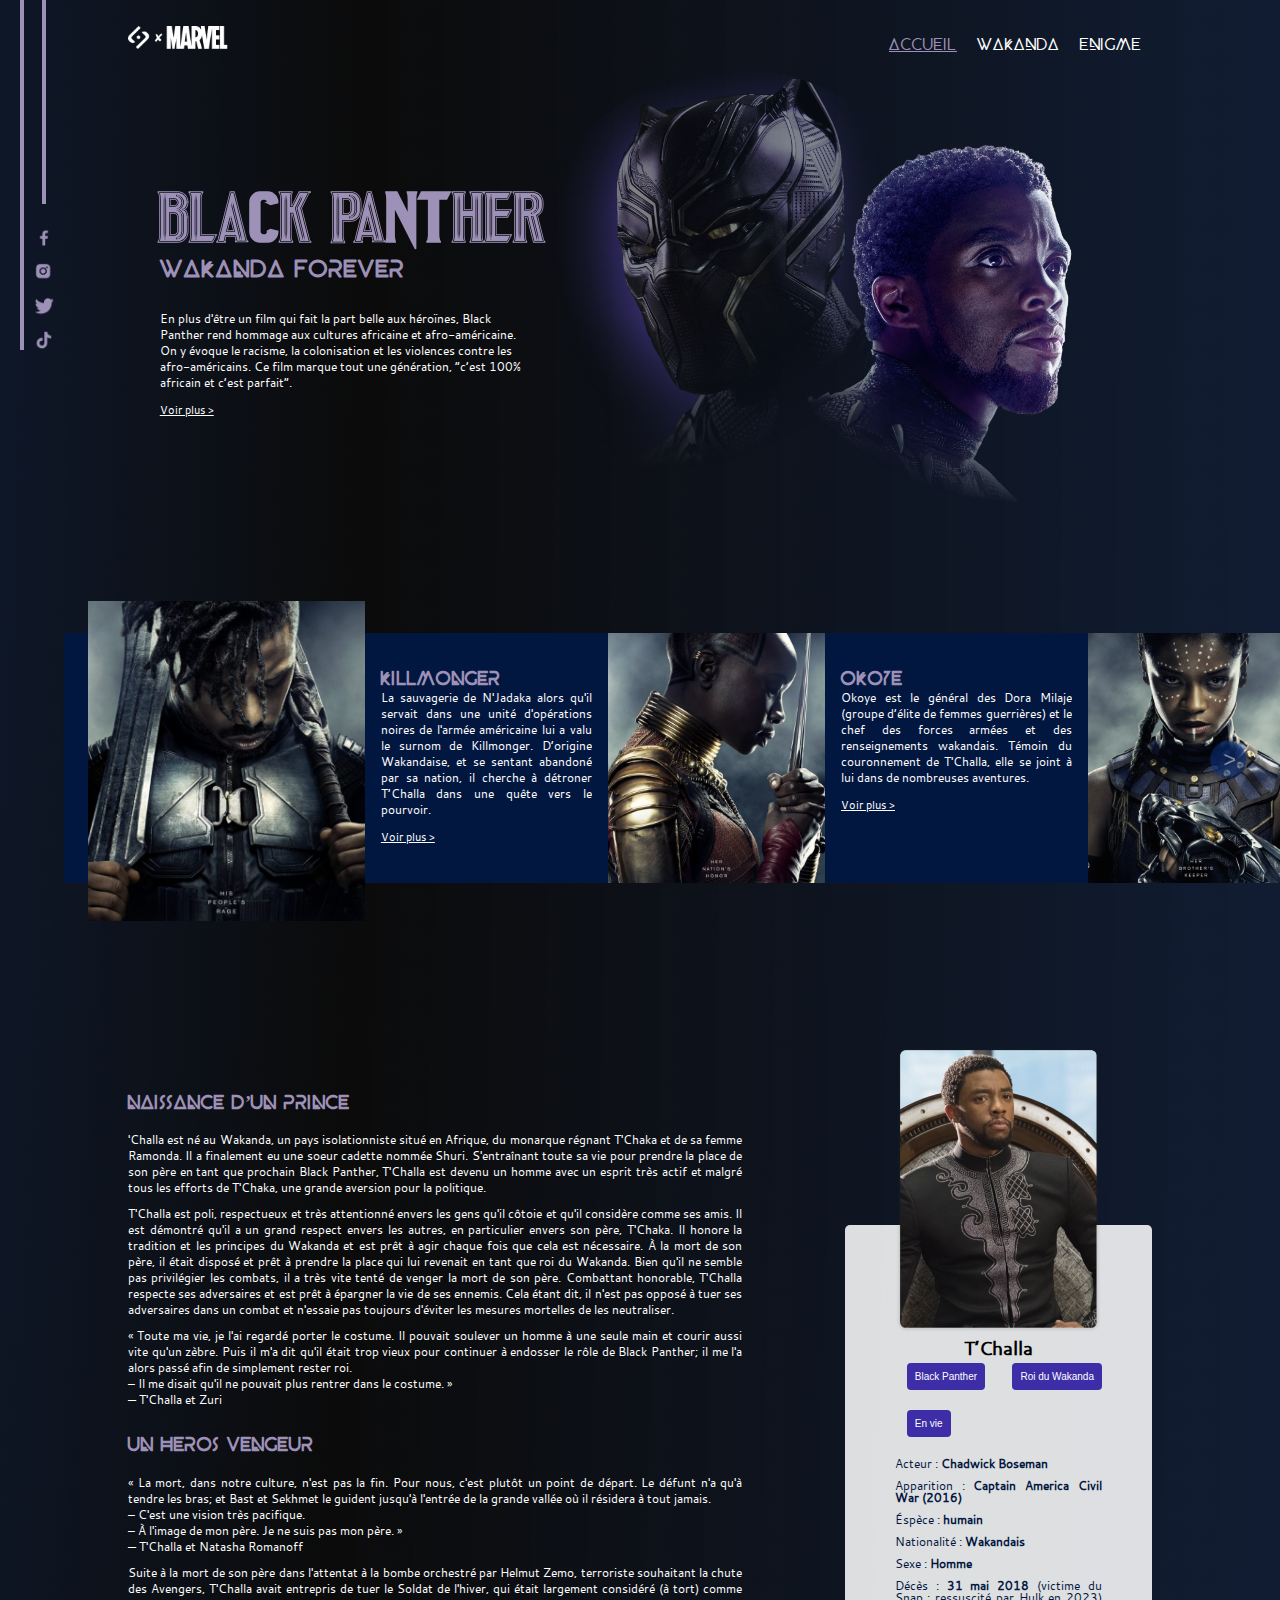
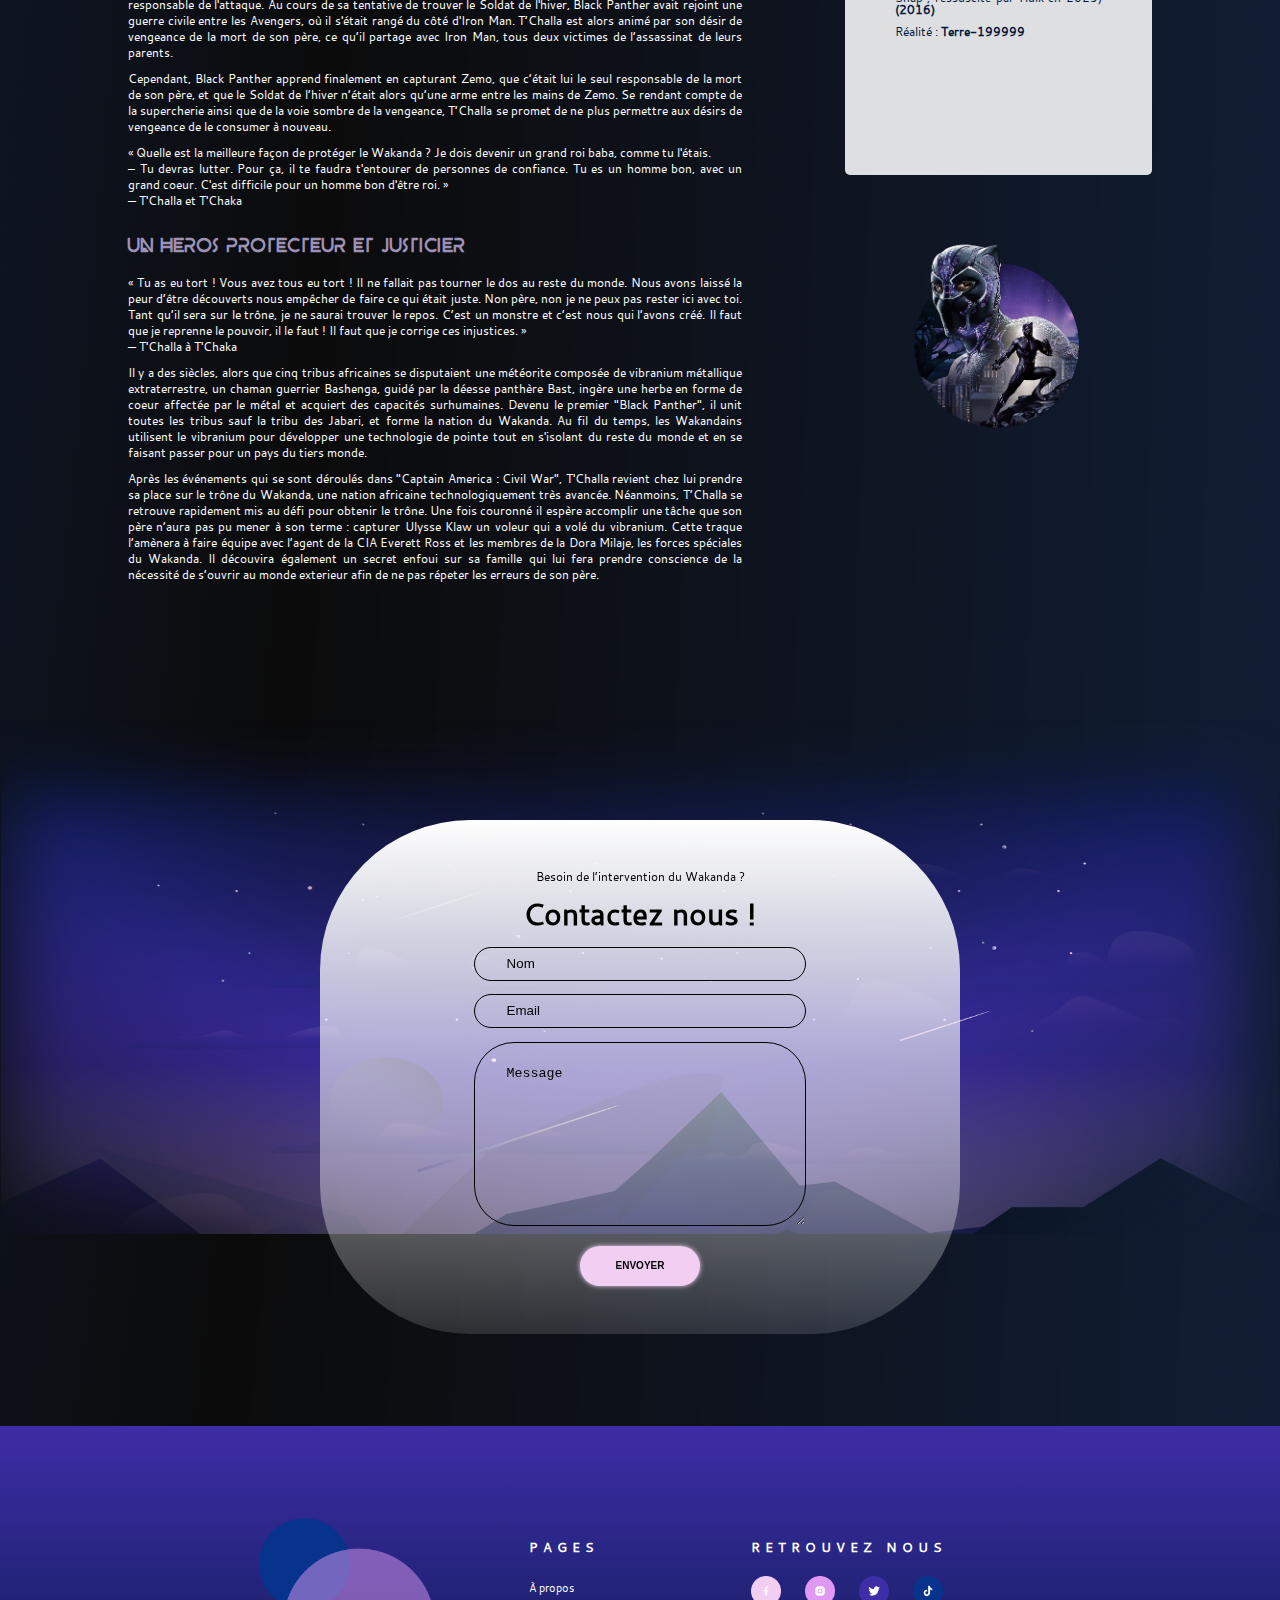
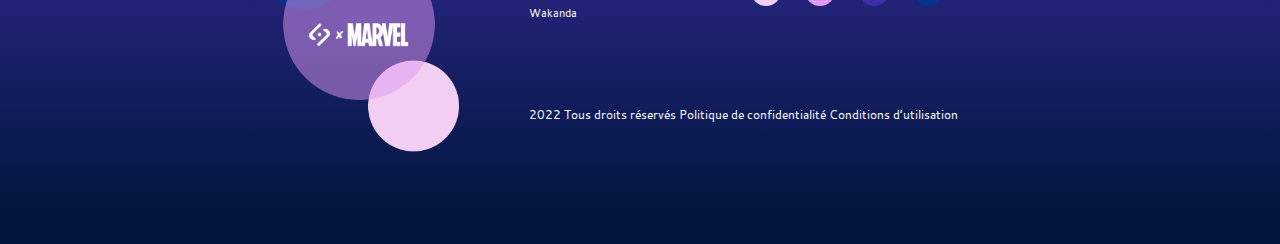
==== commit 7ba7aa44: "Canva mis en place" ====
--- a/index.html
+++ b/index.html
@@ -7,7 +7,6 @@
     <title>BLACK PANTHER | Home</title>
     <link rel="stylesheet" href="assets/styles/main.css">
     <script src="assets/scripts/index.js" defer></script>
-    <script src="test.js" defer></script>
 </head>
 <body>
     <header>
@@ -37,6 +36,7 @@
             <a href="http://www.marvel-cineverse.fr/pages/mcu/encyclopedie/personnages/black-panther.html" target="_blank"><img src="assets/Illustrations_Logo/icon_tiktok.png" alt="logo Tiktok"></a>
         </div>
     </div>
+
     <main>
         <section class="hero-accueil">
             <div class="div-hero">
@@ -366,8 +366,5 @@
             </div>
         </div>
     </footer>
-
-    <!-- Notre canva -->
-    <canvas id="canvas"></canvas>
 </body>
 </html>--- a/assets/styles/main.css
+++ b/assets/styles/main.css
@@ -795,6 +795,13 @@
   visibility: visible;
 }
 
+#canvas {
+  position: absolute;
+  top: 0;
+  left: 0;
+  z-index: 999;
+}
+
 .hero-wakanda {
   width: 100%;
   height: 800px;
